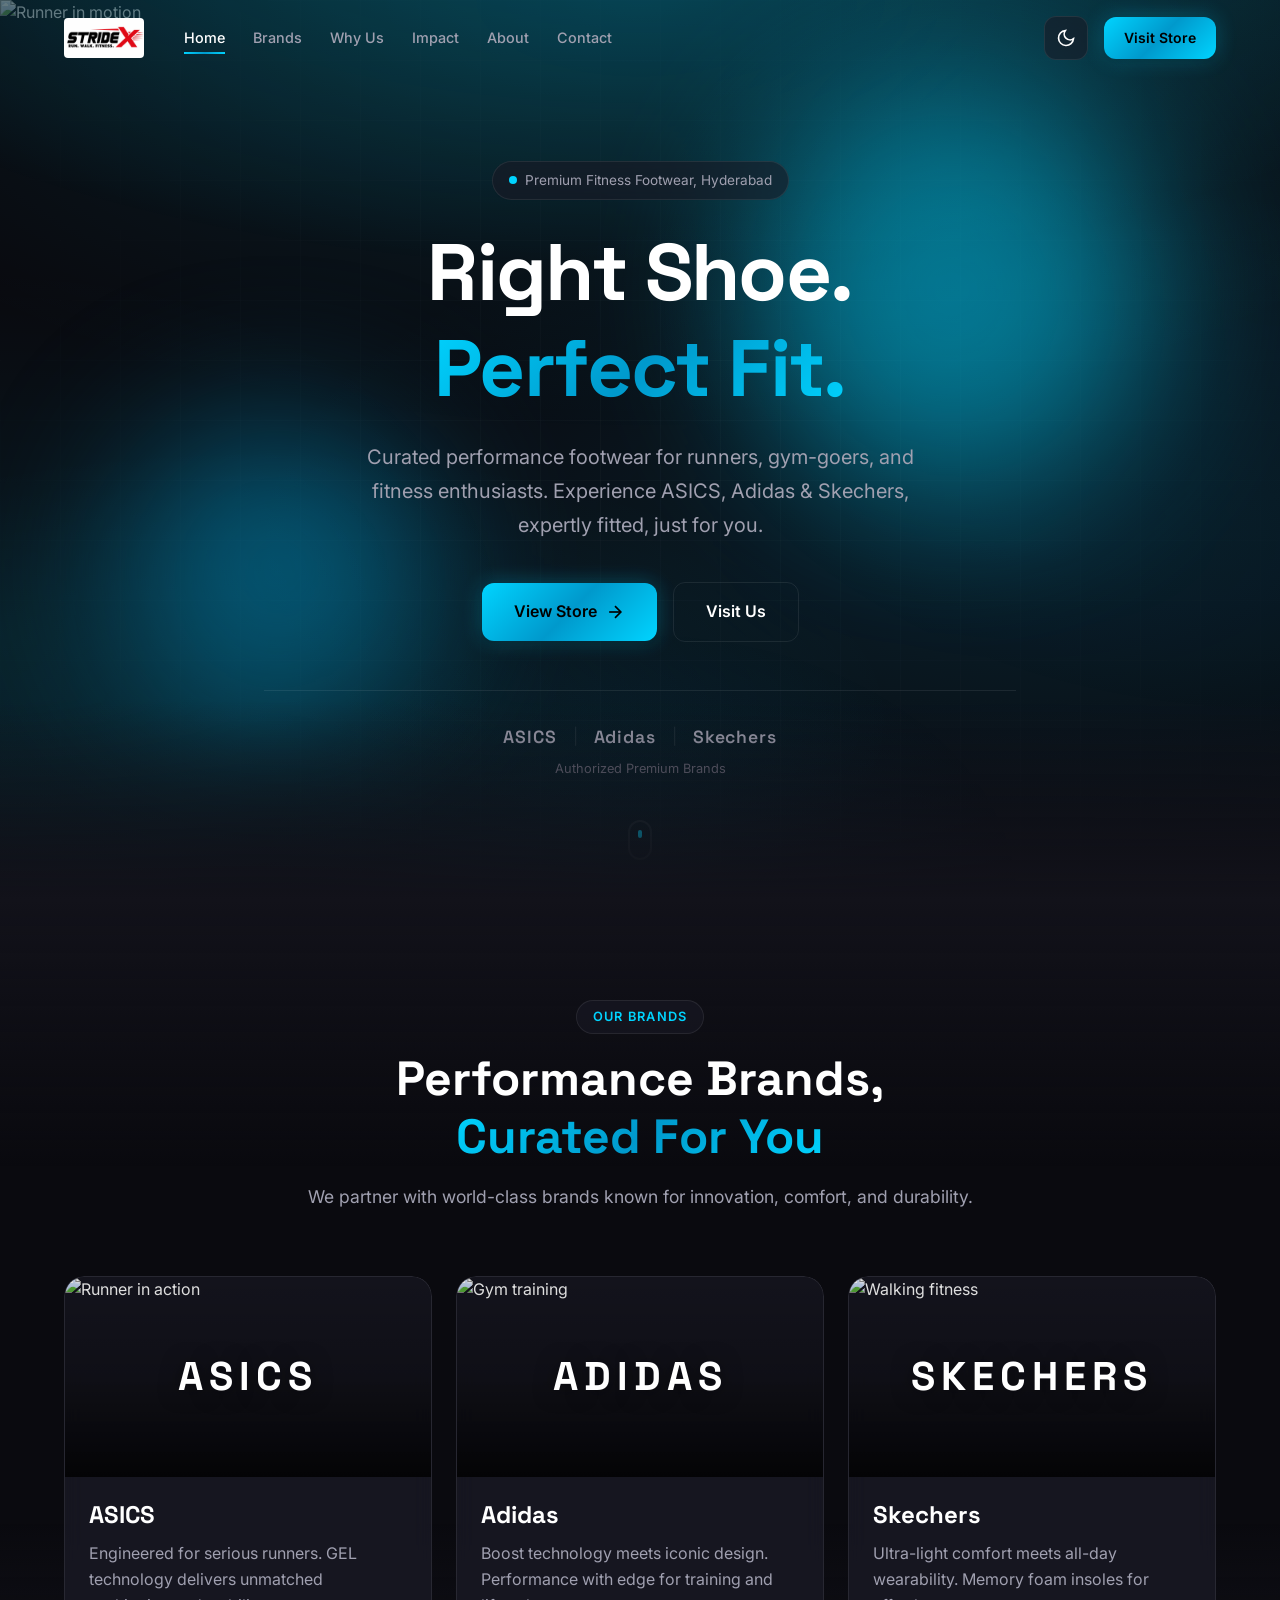
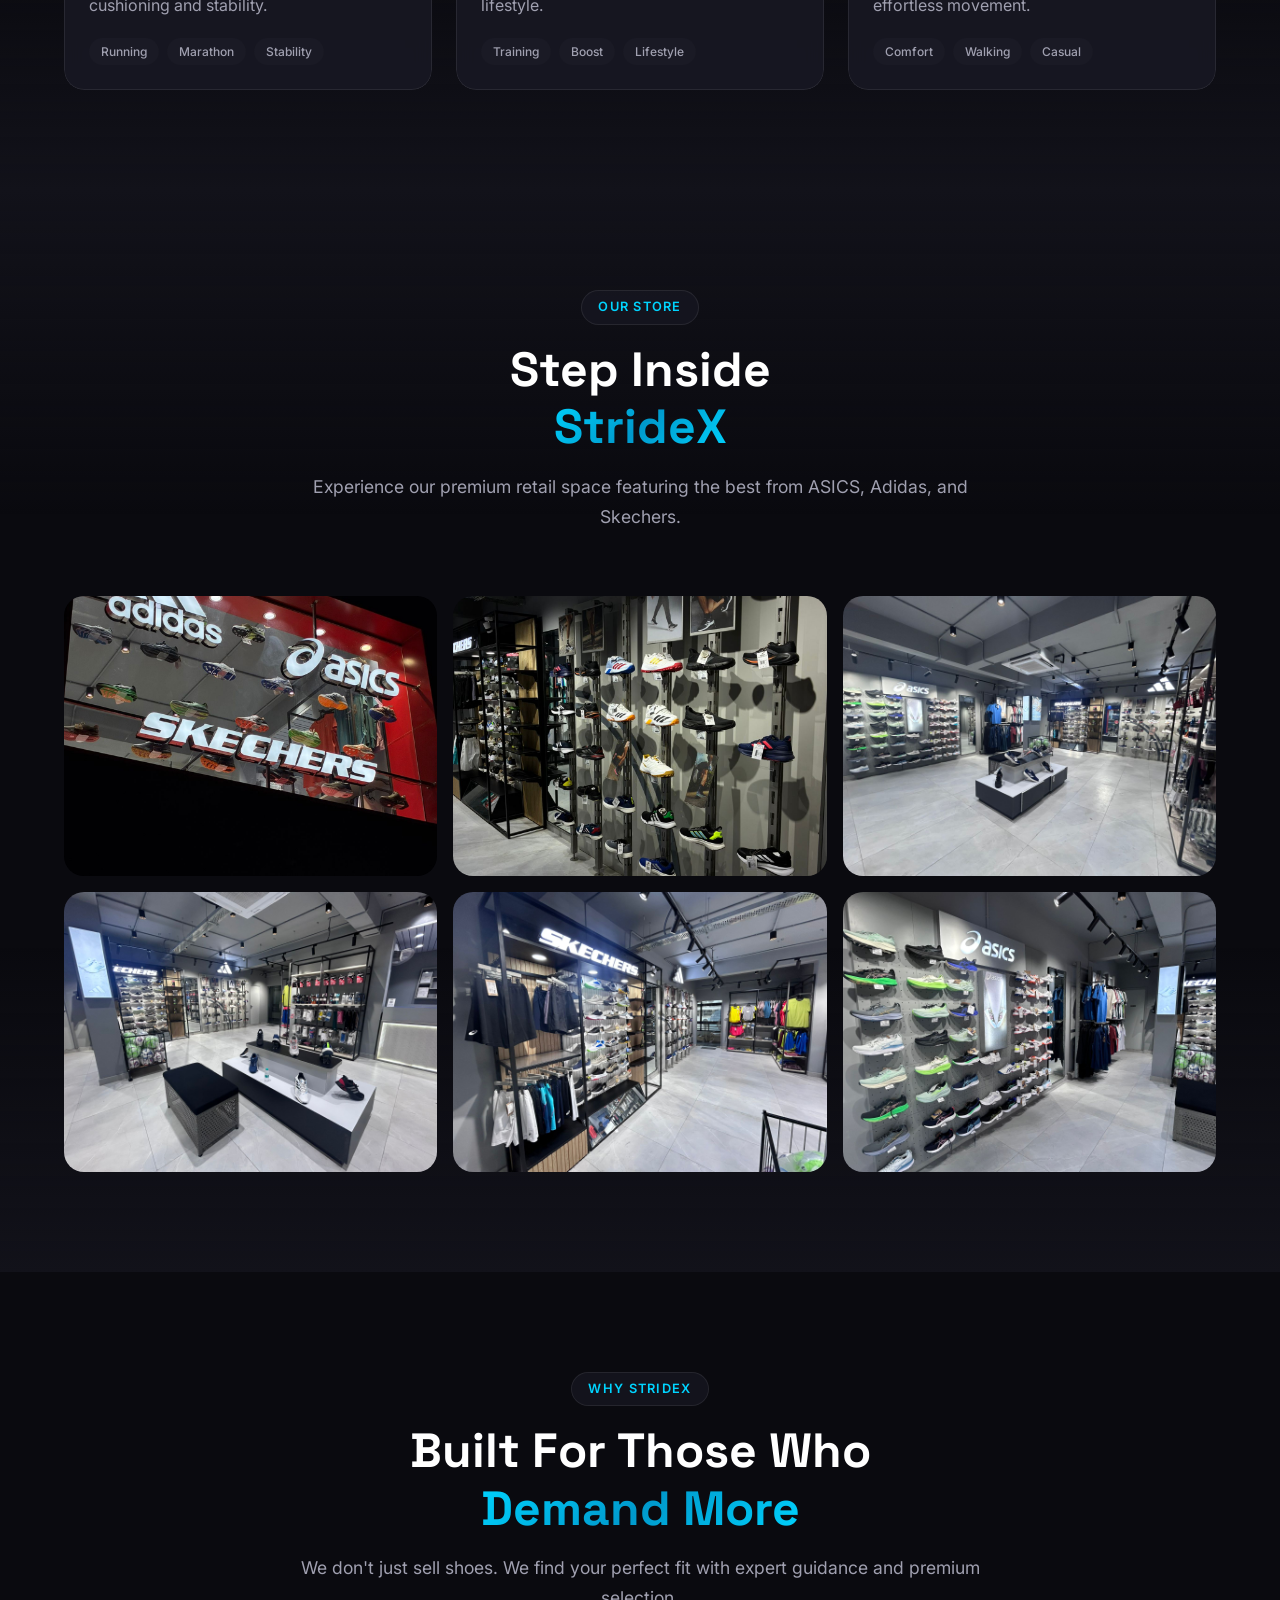
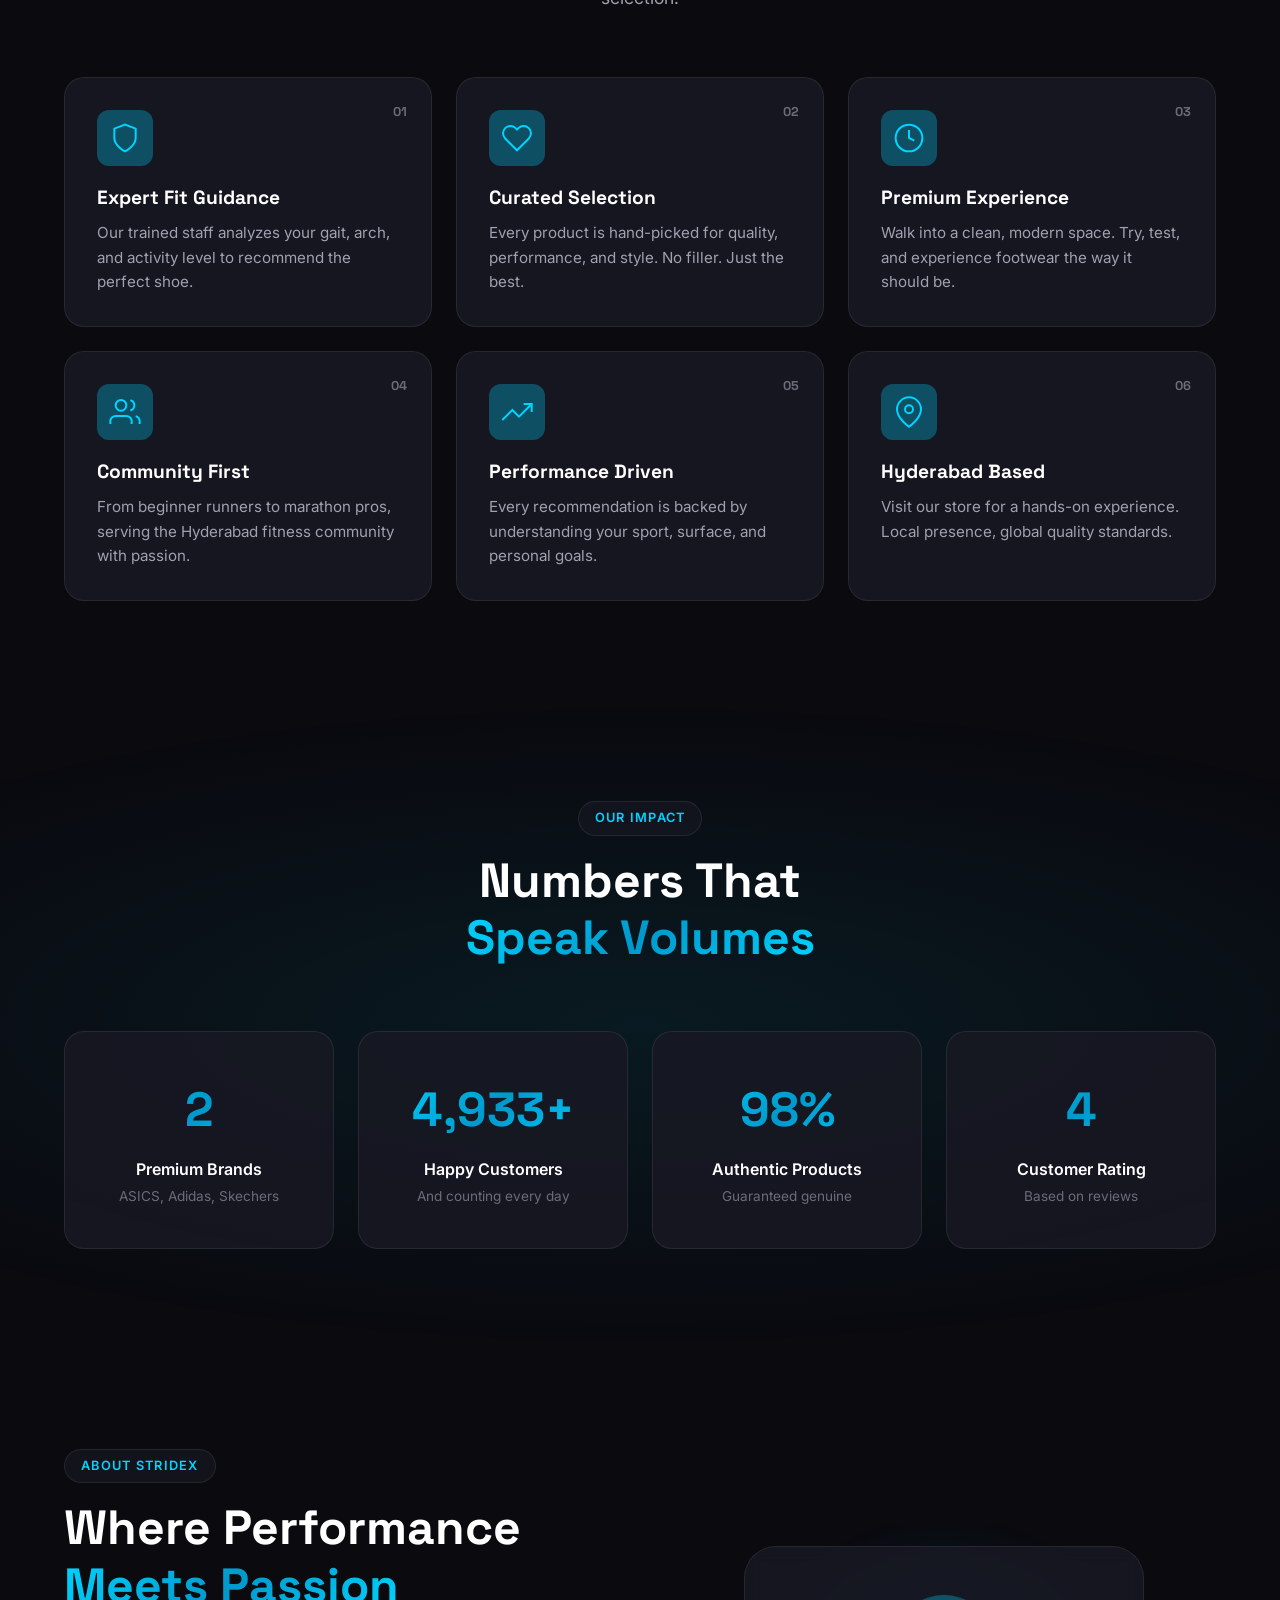
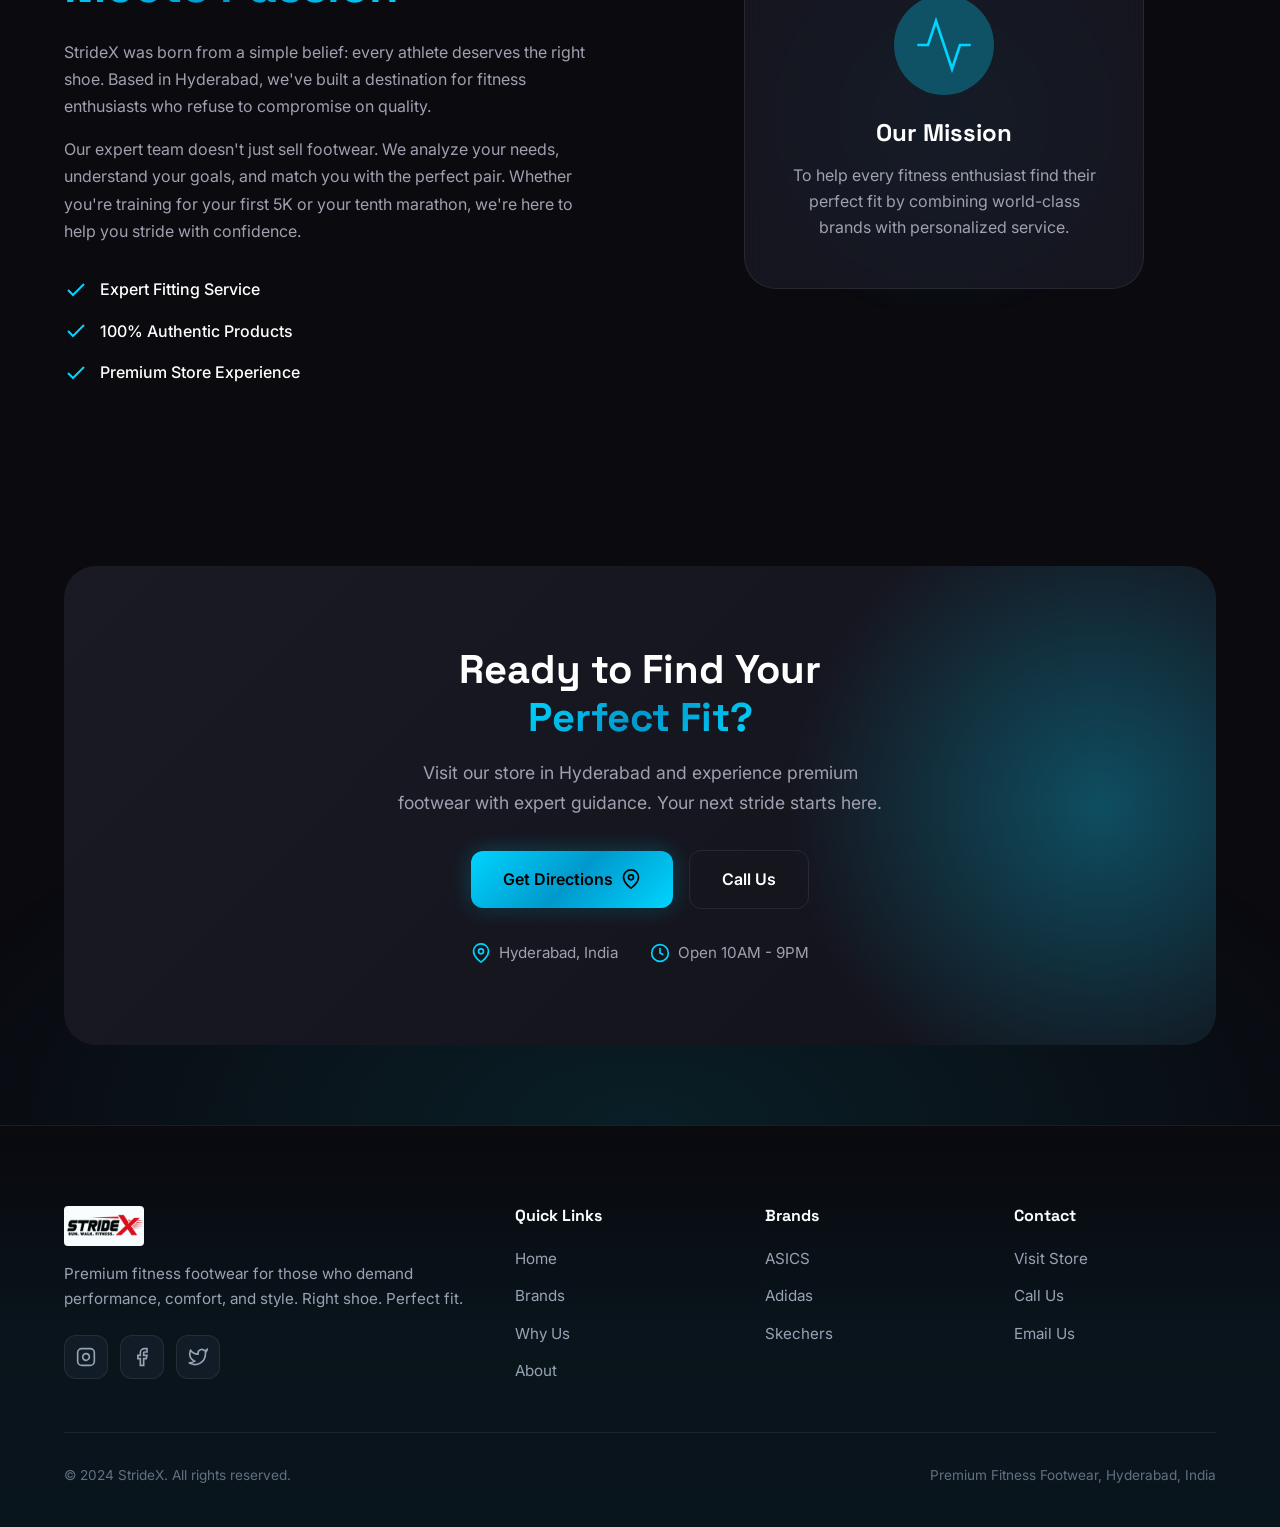
==== index.html @ c3d0150f "Initial commit: StrideX premium fitness footwear website Features: - Modern, responsive design with " ====
<!DOCTYPE html>
<html lang="en" data-theme="dark">
<head>
    <meta charset="UTF-8">
    <meta name="viewport" content="width=device-width, initial-scale=1.0">
    <title>StrideX - Right Shoe. Perfect Fit.</title>
    <meta name="description" content="StrideX - Premium fitness footwear in Hyderabad. ASICS, Adidas, Skechers.">
    <link rel="preconnect" href="https://fonts.googleapis.com">
    <link rel="preconnect" href="https://fonts.gstatic.com" crossorigin>
    <link href="https://fonts.googleapis.com/css2?family=Inter:wght@300;400;500;600;700;800;900&family=Space+Grotesk:wght@400;500;600;700&display=swap" rel="stylesheet">
    <link rel="stylesheet" href="styles.css">
</head>
<body>
    <nav class="navbar" id="navbar">
        <div class="container nav-container">
            <a href="#" class="logo"><img src="logo/WhatsApp Image 2026-04-22 at 6.42.34 PM.jpeg" alt="StrideX" class="logo-img"><span class="logo-text">StrideX</span></a>
            <ul class="nav-links" id="navLinks">
                <li><a href="#hero" class="nav-link active">Home</a></li>
                <li><a href="#brands" class="nav-link">Brands</a></li>
                <li><a href="#features" class="nav-link">Why Us</a></li>
                <li><a href="#stats" class="nav-link">Impact</a></li>
                <li><a href="#about" class="nav-link">About</a></li>
                <li><a href="#cta" class="nav-link">Contact</a></li>
            </ul>
            <div class="nav-actions">
                <button class="theme-toggle" id="themeToggle" aria-label="Toggle theme">
                    <svg class="icon-sun" width="20" height="20" viewBox="0 0 24 24" fill="none" stroke="currentColor" stroke-width="2"><circle cx="12" cy="12" r="5"></circle><line x1="12" y1="1" x2="12" y2="3"></line><line x1="12" y1="21" x2="12" y2="23"></line><line x1="4.22" y1="4.22" x2="5.64" y2="5.64"></line><line x1="18.36" y1="18.36" x2="19.78" y2="19.78"></line><line x1="1" y1="12" x2="3" y2="12"></line><line x1="21" y1="12" x2="23" y2="12"></line><line x1="4.22" y1="19.78" x2="5.64" y2="18.36"></line><line x1="18.36" y1="5.64" x2="19.78" y2="4.22"></line></svg>
                    <svg class="icon-moon" width="20" height="20" viewBox="0 0 24 24" fill="none" stroke="currentColor" stroke-width="2"><path d="M21 12.79A9 9 0 1 1 11.21 3 7 7 0 0 0 21 12.79z"></path></svg>
                </button>
                <a href="#cta" class="btn btn-primary btn-nav">Visit Store</a>
                <button class="hamburger" id="hamburger" aria-label="Toggle menu"><span></span><span></span><span></span></button>
            </div>
        </div>
    </nav>

    <section class="hero" id="hero">
        <div class="hero-bg">
            <div class="hero-image">
                <img src="https://images.unsplash.com/photo-1552674605-db6ffd4facb5?w=1920&h=1080&fit=crop&q=80" alt="Runner in motion">
            </div>
            <div class="hero-gradient"></div>
            <div class="hero-mesh"></div>
            <div class="hero-glow hero-glow-1"></div>
            <div class="hero-glow hero-glow-2"></div>
        </div>
        <div class="container hero-content">
            <div class="hero-badge reveal"><span class="badge-dot"></span><span>Premium Fitness Footwear, Hyderabad</span></div>
            <h1 class="hero-title reveal">Right Shoe.<br><span class="gradient-text">Perfect Fit.</span></h1>
            <p class="hero-subtitle reveal">Curated performance footwear for runners, gym-goers, and fitness enthusiasts. Experience ASICS, Adidas &amp; Skechers, expertly fitted, just for you.</p>
            <div class="hero-actions reveal">
                <a href="#gallery" class="btn btn-primary btn-lg">View Store <svg width="20" height="20" viewBox="0 0 24 24" fill="none" stroke="currentColor" stroke-width="2"><line x1="5" y1="12" x2="19" y2="12"></line><polyline points="12 5 19 12 12 19"></polyline></svg></a>
                <a href="#cta" class="btn btn-ghost btn-lg">Visit Us</a>
            </div>
            <div class="hero-trust reveal">
                <div class="trust-logos"><span class="trust-item">ASICS</span><span class="trust-divider">|</span><span class="trust-item">Adidas</span><span class="trust-divider">|</span><span class="trust-item">Skechers</span></div>
                <p class="trust-label">Authorized Premium Brands</p>
            </div>
        </div>
        <div class="hero-scroll"><div class="scroll-indicator"><div class="scroll-dot"></div></div></div>
    </section>

    <section class="section brands-section" id="brands">
        <div class="container">
            <div class="section-header reveal">
                <span class="section-tag">Our Brands</span>
                <h2 class="section-title">Performance Brands,<br><span class="gradient-text">Curated For You</span></h2>
                <p class="section-desc">We partner with world-class brands known for innovation, comfort, and durability.</p>
            </div>
            <div class="brands-grid">
                <div class="brand-card reveal" data-delay="0">
                    <div class="brand-card-inner">
                        <div class="brand-image">
                            <img src="https://images.unsplash.com/photo-1571008887538-b36bb32f4571?w=400&h=280&fit=crop&q=80" alt="Runner in action">
                            <div class="brand-image-overlay">
                                <span class="brand-logo-text">ASICS</span>
                            </div>
                        </div>
                        <h3 class="brand-name">ASICS</h3>
                        <p class="brand-desc">Engineered for serious runners. GEL technology delivers unmatched cushioning and stability.</p>
                        <div class="brand-tags"><span class="tag">Running</span><span class="tag">Marathon</span><span class="tag">Stability</span></div>
                    </div>
                    <div class="brand-card-glow"></div>
                </div>
                <div class="brand-card reveal" data-delay="100">
                    <div class="brand-card-inner">
                        <div class="brand-image">
                            <img src="https://images.unsplash.com/photo-1517836357463-d25dfeac3438?w=400&h=280&fit=crop&q=80" alt="Gym training">
                            <div class="brand-image-overlay">
                                <span class="brand-logo-text">adidas</span>
                            </div>
                        </div>
                        <h3 class="brand-name">Adidas</h3>
                        <p class="brand-desc">Boost technology meets iconic design. Performance with edge for training and lifestyle.</p>
                        <div class="brand-tags"><span class="tag">Training</span><span class="tag">Boost</span><span class="tag">Lifestyle</span></div>
                    </div>
                    <div class="brand-card-glow"></div>
                </div>
                <div class="brand-card reveal" data-delay="200">
                    <div class="brand-card-inner">
                        <div class="brand-image">
                            <img src="https://images.unsplash.com/photo-1476480862126-209bfaa8edc8?w=400&h=280&fit=crop&q=80" alt="Walking fitness">
                            <div class="brand-image-overlay">
                                <span class="brand-logo-text">SKECHERS</span>
                            </div>
                        </div>
                        <h3 class="brand-name">Skechers</h3>
                        <p class="brand-desc">Ultra-light comfort meets all-day wearability. Memory foam insoles for effortless movement.</p>
                        <div class="brand-tags"><span class="tag">Comfort</span><span class="tag">Walking</span><span class="tag">Casual</span></div>
                    </div>
                    <div class="brand-card-glow"></div>
                </div>
            </div>
        </div>
    </section>

    <section class="section gallery-section" id="gallery">
        <div class="container">
            <div class="section-header reveal">
                <span class="section-tag">Our Store</span>
                <h2 class="section-title">Step Inside<br><span class="gradient-text">StrideX</span></h2>
                <p class="section-desc">Experience our premium retail space featuring the best from ASICS, Adidas, and Skechers.</p>
            </div>
            <div class="gallery-grid">
                <div class="gallery-item reveal" data-delay="0">
                    <img src="WhatsApp Image 2026-04-19 at 10.14.26 AM (1).jpeg" alt="StrideX Store Front">
                </div>
                <div class="gallery-item reveal" data-delay="100">
                    <img src="WhatsApp Image 2026-04-19 at 10.14.26 AM.jpeg" alt="Store Interior">
                </div>
                <div class="gallery-item reveal" data-delay="200">
                    <img src="WhatsApp Image 2026-04-19 at 10.14.26 AM (2).jpeg" alt="Adidas Collection">
                </div>
                <div class="gallery-item reveal" data-delay="300">
                    <img src="WhatsApp Image 2026-04-19 at 10.14.27 AM.jpeg" alt="Skechers Collection">
                </div>
                <div class="gallery-item reveal" data-delay="400">
                    <img src="WhatsApp Image 2026-04-19 at 10.14.27 AM (1).jpeg" alt="ASICS Collection">
                </div>
                <div class="gallery-item reveal" data-delay="500">
                    <img src="WhatsApp Image 2026-04-19 at 10.14.27 AM (2).jpeg" alt="Store Seating Area">
                </div>
            </div>
        </div>
    </section>

    <section class="section features-section" id="features">
        <div class="container">
            <div class="section-header reveal">
                <span class="section-tag">Why StrideX</span>
                <h2 class="section-title">Built For Those Who<br><span class="gradient-text">Demand More</span></h2>
                <p class="section-desc">We don't just sell shoes. We find your perfect fit with expert guidance and premium selection.</p>
            </div>
            <div class="features-grid">
                <div class="feature-card reveal" data-delay="0">
                    <div class="feature-number">01</div>
                    <div class="feature-icon"><svg width="32" height="32" viewBox="0 0 24 24" fill="none" stroke="currentColor" stroke-width="1.5"><path d="M12 22s8-4 8-10V5l-8-3-8 3v7c0 6 8 10 8 10z"></path></svg></div>
                    <h3>Expert Fit Guidance</h3>
                    <p>Our trained staff analyzes your gait, arch, and activity level to recommend the perfect shoe.</p>
                </div>
                <div class="feature-card reveal" data-delay="100">
                    <div class="feature-number">02</div>
                    <div class="feature-icon"><svg width="32" height="32" viewBox="0 0 24 24" fill="none" stroke="currentColor" stroke-width="1.5"><path d="M20.84 4.61a5.5 5.5 0 0 0-7.78 0L12 5.67l-1.06-1.06a5.5 5.5 0 0 0-7.78 7.78l1.06 1.06L12 21.23l7.78-7.78 1.06-1.06a5.5 5.5 0 0 0 0-7.78z"></path></svg></div>
                    <h3>Curated Selection</h3>
                    <p>Every product is hand-picked for quality, performance, and style. No filler. Just the best.</p>
                </div>
                <div class="feature-card reveal" data-delay="200">
                    <div class="feature-number">03</div>
                    <div class="feature-icon"><svg width="32" height="32" viewBox="0 0 24 24" fill="none" stroke="currentColor" stroke-width="1.5"><circle cx="12" cy="12" r="10"></circle><polyline points="12 6 12 12 16 14"></polyline></svg></div>
                    <h3>Premium Experience</h3>
                    <p>Walk into a clean, modern space. Try, test, and experience footwear the way it should be.</p>
                </div>
                <div class="feature-card reveal" data-delay="300">
                    <div class="feature-number">04</div>
                    <div class="feature-icon"><svg width="32" height="32" viewBox="0 0 24 24" fill="none" stroke="currentColor" stroke-width="1.5"><path d="M17 21v-2a4 4 0 0 0-4-4H5a4 4 0 0 0-4 4v2"></path><circle cx="9" cy="7" r="4"></circle><path d="M23 21v-2a4 4 0 0 0-3-3.87"></path><path d="M16 3.13a4 4 0 0 1 0 7.75"></path></svg></div>
                    <h3>Community First</h3>
                    <p>From beginner runners to marathon pros, serving the Hyderabad fitness community with passion.</p>
                </div>
                <div class="feature-card reveal" data-delay="400">
                    <div class="feature-number">05</div>
                    <div class="feature-icon"><svg width="32" height="32" viewBox="0 0 24 24" fill="none" stroke="currentColor" stroke-width="1.5"><polyline points="23 6 13.5 15.5 8.5 10.5 1 18"></polyline><polyline points="17 6 23 6 23 12"></polyline></svg></div>
                    <h3>Performance Driven</h3>
                    <p>Every recommendation is backed by understanding your sport, surface, and personal goals.</p>
                </div>
                <div class="feature-card reveal" data-delay="500">
                    <div class="feature-number">06</div>
                    <div class="feature-icon"><svg width="32" height="32" viewBox="0 0 24 24" fill="none" stroke="currentColor" stroke-width="1.5"><path d="M21 10c0 7-9 13-9 13s-9-6-9-13a9 9 0 0 1 18 0z"></path><circle cx="12" cy="10" r="3"></circle></svg></div>
                    <h3>Hyderabad Based</h3>
                    <p>Visit our store for a hands-on experience. Local presence, global quality standards.</p>
                </div>
            </div>
        </div>
    </section>

    <section class="section stats-section" id="stats">
        <div class="container">
            <div class="section-header reveal">
                <span class="section-tag">Our Impact</span>
                <h2 class="section-title">Numbers That<br><span class="gradient-text">Speak Volumes</span></h2>
            </div>
            <div class="stats-grid">
                <div class="stat-card reveal" data-delay="0">
                    <div class="stat-value" data-target="3">0</div>
                    <div class="stat-label">Premium Brands</div>
                    <div class="stat-sub">ASICS, Adidas, Skechers</div>
                </div>
                <div class="stat-card reveal" data-delay="100">
                    <div class="stat-value" data-target="5000" data-suffix="+">0</div>
                    <div class="stat-label">Happy Customers</div>
                    <div class="stat-sub">And counting every day</div>
                </div>
                <div class="stat-card reveal" data-delay="200">
                    <div class="stat-value" data-target="100" data-suffix="%">0</div>
                    <div class="stat-label">Authentic Products</div>
                    <div class="stat-sub">Guaranteed genuine</div>
                </div>
                <div class="stat-card reveal" data-delay="300">
                    <div class="stat-value" data-target="5">0</div>
                    <div class="stat-label">Customer Rating</div>
                    <div class="stat-sub">Based on reviews</div>
                </div>
            </div>
        </div>
    </section>

    <section class="section about-section" id="about">
        <div class="container">
            <div class="about-grid">
                <div class="about-content reveal">
                    <span class="section-tag">About StrideX</span>
                    <h2 class="section-title">Where Performance<br><span class="gradient-text">Meets Passion</span></h2>
                    <p>StrideX was born from a simple belief: every athlete deserves the right shoe. Based in Hyderabad, we've built a destination for fitness enthusiasts who refuse to compromise on quality.</p>
                    <p>Our expert team doesn't just sell footwear. We analyze your needs, understand your goals, and match you with the perfect pair. Whether you're training for your first 5K or your tenth marathon, we're here to help you stride with confidence.</p>
                    <div class="about-features">
                        <div class="about-feature"><svg width="24" height="24" viewBox="0 0 24 24" fill="none" stroke="currentColor" stroke-width="2"><polyline points="20 6 9 17 4 12"></polyline></svg><span>Expert Fitting Service</span></div>
                        <div class="about-feature"><svg width="24" height="24" viewBox="0 0 24 24" fill="none" stroke="currentColor" stroke-width="2"><polyline points="20 6 9 17 4 12"></polyline></svg><span>100% Authentic Products</span></div>
                        <div class="about-feature"><svg width="24" height="24" viewBox="0 0 24 24" fill="none" stroke="currentColor" stroke-width="2"><polyline points="20 6 9 17 4 12"></polyline></svg><span>Premium Store Experience</span></div>
                    </div>
                </div>
                <div class="about-visual reveal" data-delay="200">
                    <div class="about-card">
                        <div class="about-card-content">
                            <div class="about-icon"><svg width="64" height="64" viewBox="0 0 24 24" fill="none" stroke="currentColor" stroke-width="1"><path d="M22 12h-4l-3 9L9 3l-3 9H2"></path></svg></div>
                            <h3>Our Mission</h3>
                            <p>To help every fitness enthusiast find their perfect fit by combining world-class brands with personalized service.</p>
                        </div>
                        <div class="about-card-glow"></div>
                    </div>
                </div>
            </div>
        </div>
    </section>

    <section class="section cta-section" id="cta">
        <div class="container">
            <div class="cta-card reveal">
                <div class="cta-bg">
                    <div class="cta-gradient"></div>
                    <div class="cta-glow"></div>
                </div>
                <div class="cta-content">
                    <h2 class="cta-title">Ready to Find Your<br><span class="gradient-text">Perfect Fit?</span></h2>
                    <p class="cta-desc">Visit our store in Hyderabad and experience premium footwear with expert guidance. Your next stride starts here.</p>
                    <div class="cta-actions">
                        <a href="https://share.google/QA9US7HMHvag2eF6s" target="_blank" class="btn btn-primary btn-lg">Get Directions <svg width="20" height="20" viewBox="0 0 24 24" fill="none" stroke="currentColor" stroke-width="2"><path d="M21 10c0 7-9 13-9 13s-9-6-9-13a9 9 0 0 1 18 0z"></path><circle cx="12" cy="10" r="3"></circle></svg></a>
                        <a href="tel:+919876543210" class="btn btn-ghost btn-lg">Call Us</a>
                    </div>
                    <div class="cta-info">
                        <div class="cta-info-item"><svg width="20" height="20" viewBox="0 0 24 24" fill="none" stroke="currentColor" stroke-width="2"><path d="M21 10c0 7-9 13-9 13s-9-6-9-13a9 9 0 0 1 18 0z"></path><circle cx="12" cy="10" r="3"></circle></svg><span>Hyderabad, India</span></div>
                        <div class="cta-info-item"><svg width="20" height="20" viewBox="0 0 24 24" fill="none" stroke="currentColor" stroke-width="2"><circle cx="12" cy="12" r="10"></circle><polyline points="12 6 12 12 16 14"></polyline></svg><span>Open 10AM - 9PM</span></div>
                    </div>
                </div>
            </div>
        </div>
    </section>

    <footer class="footer">
        <div class="container">
            <div class="footer-grid">
                <div class="footer-brand">
                    <a href="#" class="logo"><img src="logo/WhatsApp Image 2026-04-22 at 6.42.34 PM.jpeg" alt="StrideX" class="logo-img"><span class="logo-text">StrideX</span></a>
                    <p>Premium fitness footwear for those who demand performance, comfort, and style. Right shoe. Perfect fit.</p>
                    <div class="footer-social">
                        <a href="#" class="social-link" aria-label="Instagram"><svg width="20" height="20" viewBox="0 0 24 24" fill="none" stroke="currentColor" stroke-width="2"><rect x="2" y="2" width="20" height="20" rx="5" ry="5"></rect><path d="M16 11.37A4 4 0 1 1 12.63 8 4 4 0 0 1 16 11.37z"></path><line x1="17.5" y1="6.5" x2="17.51" y2="6.5"></line></svg></a>
                        <a href="#" class="social-link" aria-label="Facebook"><svg width="20" height="20" viewBox="0 0 24 24" fill="none" stroke="currentColor" stroke-width="2"><path d="M18 2h-3a5 5 0 0 0-5 5v3H7v4h3v8h4v-8h3l1-4h-4V7a1 1 0 0 1 1-1h3z"></path></svg></a>
                        <a href="#" class="social-link" aria-label="Twitter"><svg width="20" height="20" viewBox="0 0 24 24" fill="none" stroke="currentColor" stroke-width="2"><path d="M23 3a10.9 10.9 0 0 1-3.14 1.53 4.48 4.48 0 0 0-7.86 3v1A10.66 10.66 0 0 1 3 4s-4 9 5 13a11.64 11.64 0 0 1-7 2c9 5 20 0 20-11.5a4.5 4.5 0 0 0-.08-.83A7.72 7.72 0 0 0 23 3z"></path></svg></a>
                    </div>
                </div>
                <div class="footer-links">
                    <h4>Quick Links</h4>
                    <ul>
                        <li><a href="#hero">Home</a></li>
                        <li><a href="#brands">Brands</a></li>
                        <li><a href="#features">Why Us</a></li>
                        <li><a href="#about">About</a></li>
                    </ul>
                </div>
                <div class="footer-links">
                    <h4>Brands</h4>
                    <ul>
                        <li><a href="#brands">ASICS</a></li>
                        <li><a href="#brands">Adidas</a></li>
                        <li><a href="#brands">Skechers</a></li>
                    </ul>
                </div>
                <div class="footer-links">
                    <h4>Contact</h4>
                    <ul>
                        <li><a href="#cta">Visit Store</a></li>
                        <li><a href="tel:+919876543210">Call Us</a></li>
                        <li><a href="mailto:hello@stridex.in">Email Us</a></li>
                    </ul>
                </div>
            </div>
            <div class="footer-bottom">
                <p>&copy; 2024 StrideX. All rights reserved.</p>
                <p>Premium Fitness Footwear, Hyderabad, India</p>
            </div>
        </div>
    </footer>

    <script src="script.js"></script>
</body>
</html>
---- styles.css ----
/* ===== CSS Variables & Theme ===== */
:root {
    /* Dark Theme (Default) */
    --bg-primary: #0a0a0f;
    --bg-secondary: #12121a;
    --bg-tertiary: #1a1a25;
    --bg-card: rgba(26, 26, 37, 0.8);
    --bg-glass: rgba(26, 26, 37, 0.6);
    
    --text-primary: #ffffff;
    --text-secondary: #a0a0b0;
    --text-tertiary: #6b6b7b;
    
    --accent-primary: #00d4ff;
    --accent-secondary: #0099cc;
    --accent-glow: rgba(0, 212, 255, 0.3);
    --accent-gradient: linear-gradient(135deg, #00d4ff 0%, #0099cc 50%, #00d4ff 100%);
    
    --border-color: rgba(255, 255, 255, 0.08);
    --border-hover: rgba(255, 255, 255, 0.15);
    
    --shadow-sm: 0 2px 8px rgba(0, 0, 0, 0.3);
    --shadow-md: 0 8px 32px rgba(0, 0, 0, 0.4);
    --shadow-lg: 0 16px 64px rgba(0, 0, 0, 0.5);
    --shadow-glow: 0 0 40px var(--accent-glow);
    
    --font-primary: 'Inter', -apple-system, BlinkMacSystemFont, sans-serif;
    --font-display: 'Space Grotesk', sans-serif;
    
    --transition-fast: 0.15s ease;
    --transition-base: 0.3s ease;
    --transition-slow: 0.5s ease;
    
    --radius-sm: 8px;
    --radius-md: 12px;
    --radius-lg: 20px;
    --radius-xl: 32px;
}

[data-theme="light"] {
    --bg-primary: #f8f9fc;
    --bg-secondary: #ffffff;
    --bg-tertiary: #f0f2f5;
    --bg-card: rgba(255, 255, 255, 0.9);
    --bg-glass: rgba(255, 255, 255, 0.7);
    
    --text-primary: #0a0a0f;
    --text-secondary: #4a4a5a;
    --text-tertiary: #8a8a9a;
    
    --accent-primary: #0088cc;
    --accent-secondary: #006699;
    --accent-glow: rgba(0, 136, 204, 0.2);
    
    --border-color: rgba(0, 0, 0, 0.08);
    --border-hover: rgba(0, 0, 0, 0.15);
    
    --shadow-sm: 0 2px 8px rgba(0, 0, 0, 0.08);
    --shadow-md: 0 8px 32px rgba(0, 0, 0, 0.1);
    --shadow-lg: 0 16px 64px rgba(0, 0, 0, 0.15);
}

/* ===== Reset & Base ===== */
*, *::before, *::after {
    margin: 0;
    padding: 0;
    box-sizing: border-box;
}

html {
    scroll-behavior: smooth;
    font-size: 16px;
}

body {
    font-family: var(--font-primary);
    background: var(--bg-primary);
    color: var(--text-primary);
    line-height: 1.6;
    overflow-x: hidden;
    transition: background var(--transition-base), color var(--transition-base);
}

/* Global background pattern */
body::before {
    content: '';
    position: fixed;
    inset: 0;
    background: 
        radial-gradient(ellipse 120% 80% at 50% 0%, rgba(0, 212, 255, 0.12), transparent 60%),
        radial-gradient(ellipse 100% 100% at 100% 30%, rgba(0, 153, 204, 0.08), transparent 50%),
        radial-gradient(ellipse 80% 80% at 0% 70%, rgba(0, 212, 255, 0.08), transparent 50%),
        radial-gradient(ellipse 60% 60% at 50% 100%, rgba(0, 153, 204, 0.1), transparent 50%);
    pointer-events: none;
    z-index: -1;
}

[data-theme="light"] body::before {
    background: 
        radial-gradient(ellipse 100% 100% at 50% 0%, rgba(0, 136, 204, 0.08), transparent 50%),
        radial-gradient(ellipse 80% 80% at 80% 50%, rgba(0, 102, 153, 0.05), transparent 50%),
        radial-gradient(ellipse 60% 60% at 20% 80%, rgba(0, 136, 204, 0.05), transparent 50%);
}

a {
    text-decoration: none;
    color: inherit;
    transition: color var(--transition-fast);
}

ul {
    list-style: none;
}

img {
    max-width: 100%;
    height: auto;
}

/* ===== Container ===== */
.container {
    width: 100%;
    max-width: 1200px;
    margin: 0 auto;
    padding: 0 24px;
}

/* ===== Typography ===== */
h1, h2, h3, h4, h5, h6 {
    font-family: var(--font-display);
    font-weight: 700;
    line-height: 1.2;
}

.gradient-text {
    background: var(--accent-gradient);
    -webkit-background-clip: text;
    -webkit-text-fill-color: transparent;
    background-clip: text;
}

/* ===== Buttons ===== */
.btn {
    display: inline-flex;
    align-items: center;
    justify-content: center;
    gap: 8px;
    padding: 12px 24px;
    font-family: var(--font-primary);
    font-size: 0.95rem;
    font-weight: 600;
    border-radius: var(--radius-md);
    border: none;
    cursor: pointer;
    transition: all var(--transition-base);
    white-space: nowrap;
}

.btn-primary {
    background: var(--accent-gradient);
    color: #000;
    box-shadow: var(--shadow-sm), 0 0 20px var(--accent-glow);
}

.btn-primary:hover {
    transform: translateY(-2px);
    box-shadow: var(--shadow-md), 0 0 30px var(--accent-glow);
}

.btn-ghost {
    background: transparent;
    color: var(--text-primary);
    border: 1px solid var(--border-color);
}

.btn-ghost:hover {
    background: var(--bg-glass);
    border-color: var(--border-hover);
    transform: translateY(-2px);
}

.btn-lg {
    padding: 16px 32px;
    font-size: 1rem;
}

.btn svg {
    transition: transform var(--transition-fast);
}

.btn:hover svg {
    transform: translateX(4px);
}

/* ===== Navigation ===== */
.navbar {
    position: fixed;
    top: 0;
    left: 0;
    right: 0;
    z-index: 1000;
    padding: 16px 0;
    background: transparent;
    transition: all var(--transition-base);
}

.navbar.scrolled {
    background: var(--bg-glass);
    backdrop-filter: blur(20px);
    -webkit-backdrop-filter: blur(20px);
    border-bottom: 1px solid var(--border-color);
    padding: 12px 0;
}

.nav-container {
    display: flex;
    align-items: center;
    justify-content: flex-start;
    gap: 40px;
}

.nav-links {
    flex: 1;
}

.logo {
    display: flex;
    align-items: center;
    gap: 8px;
    font-family: var(--font-display);
    font-size: 1.5rem;
    font-weight: 700;
}

.logo-img {
    height: 40px;
    width: auto;
    object-fit: contain;
    border-radius: 4px;
}

.logo-text {
    display: none;
}

.nav-links {
    display: flex;
    align-items: center;
    gap: 28px;
}

.nav-link {
    font-size: 0.9rem;
    font-weight: 500;
    color: var(--text-secondary);
    position: relative;
    padding: 8px 0;
}

.nav-link::after {
    content: '';
    position: absolute;
    bottom: 0;
    left: 0;
    width: 0;
    height: 2px;
    background: var(--accent-gradient);
    transition: width var(--transition-base);
}

.nav-link:hover,
.nav-link.active {
    color: var(--text-primary);
}

.nav-link:hover::after,
.nav-link.active::after {
    width: 100%;
}

.nav-actions {
    display: flex;
    align-items: center;
    gap: 16px;
}

.theme-toggle {
    display: flex;
    align-items: center;
    justify-content: center;
    width: 44px;
    height: 44px;
    background: var(--bg-glass);
    border: 1px solid var(--border-color);
    border-radius: var(--radius-md);
    cursor: pointer;
    color: var(--text-primary);
    transition: all var(--transition-base);
}

.theme-toggle:hover {
    background: var(--bg-tertiary);
    border-color: var(--border-hover);
    transform: scale(1.05);
}

.icon-sun,
.icon-moon {
    transition: opacity var(--transition-base), transform var(--transition-base);
}

[data-theme="dark"] .icon-sun {
    display: none;
}

[data-theme="light"] .icon-moon {
    display: none;
}

.btn-nav {
    padding: 10px 20px;
    font-size: 0.875rem;
}

.hamburger {
    display: none;
    flex-direction: column;
    justify-content: center;
    gap: 5px;
    width: 44px;
    height: 44px;
    background: transparent;
    border: none;
    cursor: pointer;
    padding: 10px;
}

.hamburger span {
    display: block;
    width: 24px;
    height: 2px;
    background: var(--text-primary);
    transition: all var(--transition-base);
}

.hamburger.active span:nth-child(1) {
    transform: rotate(45deg) translate(5px, 5px);
}

.hamburger.active span:nth-child(2) {
    opacity: 0;
}

.hamburger.active span:nth-child(3) {
    transform: rotate(-45deg) translate(5px, -5px);
}

/* ===== Hero Section ===== */
.hero {
    position: relative;
    min-height: 100vh;
    display: flex;
    align-items: center;
    justify-content: center;
    padding: 120px 0 80px;
    overflow: hidden;
}

/* Hero Background */
.hero-bg {
    position: absolute;
    inset: 0;
    z-index: 0;
}

.hero-image {
    position: absolute;
    inset: 0;
    z-index: 0;
}

.hero-image img {
    width: 100%;
    height: 100%;
    object-fit: cover;
    opacity: 0.4;
    filter: grayscale(30%);
}

.hero-gradient {
    position: absolute;
    inset: 0;
    background: 
        radial-gradient(ellipse 80% 50% at 50% -20%, var(--accent-glow), transparent),
        radial-gradient(ellipse 60% 40% at 80% 60%, rgba(0, 153, 204, 0.15), transparent),
        radial-gradient(ellipse 50% 30% at 20% 80%, rgba(0, 212, 255, 0.1), transparent);
}

.hero-mesh {
    position: absolute;
    inset: 0;
    background-image: 
        linear-gradient(var(--border-color) 1px, transparent 1px),
        linear-gradient(90deg, var(--border-color) 1px, transparent 1px);
    background-size: 60px 60px;
    opacity: 0.3;
    mask-image: radial-gradient(ellipse 70% 70% at 50% 50%, black, transparent);
}

.hero-glow {
    position: absolute;
    border-radius: 50%;
    filter: blur(80px);
    opacity: 0.5;
    animation: float 8s ease-in-out infinite;
}

.hero-glow-1 {
    width: 400px;
    height: 400px;
    background: var(--accent-primary);
    top: 10%;
    right: 10%;
    animation-delay: 0s;
}

.hero-glow-2 {
    width: 300px;
    height: 300px;
    background: var(--accent-secondary);
    bottom: 20%;
    left: 10%;
    animation-delay: -4s;
}

#heroCanvas {
    position: absolute;
    inset: 0;
    width: 100%;
    height: 100%;
    opacity: 0.4;
}

@keyframes float {
    0%, 100% { transform: translate(0, 0) scale(1); }
    33% { transform: translate(30px, -30px) scale(1.05); }
    66% { transform: translate(-20px, 20px) scale(0.95); }
}

.hero-content {
    position: relative;
    z-index: 1;
    text-align: center;
    max-width: 800px;
}

.hero-badge {
    display: inline-flex;
    align-items: center;
    gap: 8px;
    padding: 8px 16px;
    background: var(--bg-glass);
    border: 1px solid var(--border-color);
    border-radius: 100px;
    font-size: 0.85rem;
    color: var(--text-secondary);
    margin-bottom: 24px;
    backdrop-filter: blur(10px);
}

.badge-dot {
    width: 8px;
    height: 8px;
    background: var(--accent-primary);
    border-radius: 50%;
    animation: pulse 2s ease-in-out infinite;
}

@keyframes pulse {
    0%, 100% { opacity: 1; transform: scale(1); }
    50% { opacity: 0.5; transform: scale(1.2); }
}

.hero-title {
    font-size: clamp(2.5rem, 8vw, 5rem);
    font-weight: 800;
    margin-bottom: 24px;
    letter-spacing: -0.02em;
}

.hero-subtitle {
    font-size: clamp(1rem, 2vw, 1.25rem);
    color: var(--text-secondary);
    max-width: 600px;
    margin: 0 auto 40px;
    line-height: 1.7;
}

.hero-actions {
    display: flex;
    align-items: center;
    justify-content: center;
    gap: 16px;
    flex-wrap: wrap;
    margin-bottom: 48px;
}

.hero-trust {
    padding-top: 32px;
    border-top: 1px solid var(--border-color);
}

.trust-logos {
    display: flex;
    align-items: center;
    justify-content: center;
    gap: 16px;
    margin-bottom: 8px;
}

.trust-item {
    font-family: var(--font-display);
    font-size: 1.1rem;
    font-weight: 600;
    color: var(--text-secondary);
    letter-spacing: 0.05em;
}

.trust-divider {
    color: var(--border-color);
}

.trust-label {
    font-size: 0.8rem;
    color: var(--text-tertiary);
}

.hero-scroll {
    position: absolute;
    bottom: 40px;
    left: 50%;
    transform: translateX(-50%);
}

.scroll-indicator {
    width: 24px;
    height: 40px;
    border: 2px solid var(--border-color);
    border-radius: 12px;
    display: flex;
    justify-content: center;
    padding-top: 8px;
}

.scroll-dot {
    width: 4px;
    height: 8px;
    background: var(--accent-primary);
    border-radius: 2px;
    animation: scrollBounce 2s ease-in-out infinite;
}

@keyframes scrollBounce {
    0%, 100% { transform: translateY(0); opacity: 1; }
    50% { transform: translateY(12px); opacity: 0.3; }
}

/* ===== Sections ===== */
.section {
    padding: 100px 0;
    position: relative;
}

/* Section transition gradients */
.hero::after {
    content: '';
    position: absolute;
    bottom: 0;
    left: 0;
    right: 0;
    height: 200px;
    background: linear-gradient(to bottom, transparent, var(--bg-secondary));
    pointer-events: none;
    z-index: 1;
}

.section-header {
    text-align: center;
    max-width: 700px;
    margin: 0 auto 64px;
}

.section-tag {
    display: inline-block;
    padding: 6px 16px;
    background: var(--bg-glass);
    border: 1px solid var(--border-color);
    border-radius: 100px;
    font-size: 0.8rem;
    font-weight: 600;
    color: var(--accent-primary);
    text-transform: uppercase;
    letter-spacing: 0.1em;
    margin-bottom: 16px;
}

.section-title {
    font-size: clamp(2rem, 5vw, 3rem);
    margin-bottom: 16px;
}

.section-desc {
    font-size: 1.1rem;
    color: var(--text-secondary);
    line-height: 1.7;
}

/* ===== Brands Section ===== */
.brands-section {
    background: transparent;
    position: relative;
}

.brands-section::before {
    content: '';
    position: absolute;
    inset: 0;
    background: linear-gradient(180deg, var(--bg-secondary) 0%, transparent 30%, transparent 70%, var(--bg-secondary) 100%);
    pointer-events: none;
}

.brands-grid {
    display: grid;
    grid-template-columns: repeat(3, 1fr);
    gap: 24px;
}

.brand-card {
    position: relative;
    border-radius: var(--radius-lg);
    overflow: hidden;
}

.brand-card-inner {
    position: relative;
    z-index: 1;
    padding: 0;
    background: var(--bg-card);
    border: 1px solid var(--border-color);
    border-radius: var(--radius-lg);
    backdrop-filter: blur(10px);
    transition: all var(--transition-base);
    height: 100%;
    overflow: hidden;
}

.brand-card:hover .brand-card-inner {
    transform: translateY(-8px);
    border-color: var(--accent-primary);
    box-shadow: var(--shadow-lg);
}

.brand-card-glow {
    position: absolute;
    inset: 0;
    background: radial-gradient(circle at 50% 100%, var(--accent-glow), transparent 70%);
    opacity: 0;
    transition: opacity var(--transition-base);
}

.brand-card:hover .brand-card-glow {
    opacity: 1;
}

.brand-image {
    width: 100%;
    height: 200px;
    position: relative;
    overflow: hidden;
}

.brand-image img {
    width: 100%;
    height: 100%;
    object-fit: cover;
    transition: transform var(--transition-slow), filter var(--transition-base);
}

.brand-card:hover .brand-image img {
    transform: scale(1.1);
}

.brand-image-overlay {
    position: absolute;
    inset: 0;
    background: linear-gradient(to top, rgba(0, 0, 0, 0.8) 0%, rgba(0, 0, 0, 0.3) 50%, rgba(0, 0, 0, 0.1) 100%);
    display: flex;
    align-items: center;
    justify-content: center;
    transition: background var(--transition-base);
}

.brand-card:hover .brand-image-overlay {
    background: linear-gradient(to top, rgba(0, 0, 0, 0.9) 0%, rgba(0, 0, 0, 0.4) 50%, rgba(0, 0, 0, 0.2) 100%);
}

.brand-logo-text {
    font-family: var(--font-display);
    font-size: 2.5rem;
    font-weight: 700;
    letter-spacing: 0.15em;
    color: #ffffff;
    text-transform: uppercase;
    text-shadow: 0 2px 20px rgba(0, 0, 0, 0.5);
    transition: transform var(--transition-base), color var(--transition-base);
}

.brand-card:hover .brand-logo-text {
    transform: scale(1.1);
    color: var(--accent-primary);
    text-shadow: 0 0 30px var(--accent-glow);
}

.brand-name {
    font-size: 1.5rem;
    margin-bottom: 12px;
    padding: 24px 24px 0;
}

.brand-desc {
    color: var(--text-secondary);
    margin-bottom: 20px;
    line-height: 1.6;
    padding: 0 24px;
}

.brand-tags {
    display: flex;
    flex-wrap: wrap;
    gap: 8px;
    padding: 0 24px 24px;
}

.tag {
    padding: 4px 12px;
    background: var(--bg-tertiary);
    border-radius: 100px;
    font-size: 0.75rem;
    font-weight: 500;
    color: var(--text-secondary);
}

/* ===== Gallery Section ===== */
.gallery-section {
    background: transparent;
    position: relative;
}

.gallery-section::before {
    content: '';
    position: absolute;
    inset: 0;
    background: linear-gradient(180deg, var(--bg-secondary) 0%, transparent 30%, transparent 70%, var(--bg-secondary) 100%);
    pointer-events: none;
}

.gallery-grid {
    display: grid;
    grid-template-columns: repeat(3, 1fr);
    gap: 16px;
}

.gallery-item {
    position: relative;
    border-radius: var(--radius-lg);
    overflow: hidden;
    cursor: pointer;
    height: 280px;
}

.gallery-item-large {
    grid-column: span 2;
    height: 280px;
}

.gallery-item img {
    width: 100%;
    height: 100%;
    object-fit: cover;
    transition: transform var(--transition-slow);
}

.gallery-item:hover img {
    transform: scale(1.05);
}

/* ===== Features Section ===== */
.features-grid {
    display: grid;
    grid-template-columns: repeat(3, 1fr);
    gap: 24px;
}

.feature-card {
    position: relative;
    padding: 32px;
    background: var(--bg-card);
    border: 1px solid var(--border-color);
    border-radius: var(--radius-lg);
    transition: all var(--transition-base);
}

.feature-card:hover {
    transform: translateY(-4px);
    border-color: var(--border-hover);
    box-shadow: var(--shadow-md);
}

.feature-number {
    position: absolute;
    top: 24px;
    right: 24px;
    font-family: var(--font-display);
    font-size: 0.8rem;
    font-weight: 700;
    color: var(--text-tertiary);
}

.feature-icon {
    width: 56px;
    height: 56px;
    display: flex;
    align-items: center;
    justify-content: center;
    background: var(--accent-glow);
    border-radius: var(--radius-md);
    margin-bottom: 20px;
    color: var(--accent-primary);
}

.feature-card h3 {
    font-size: 1.2rem;
    margin-bottom: 12px;
}

.feature-card p {
    color: var(--text-secondary);
    font-size: 0.95rem;
    line-height: 1.6;
}

/* ===== Stats Section ===== */
.stats-section {
    background: transparent;
    position: relative;
}

.stats-section::before {
    content: '';
    position: absolute;
    inset: 0;
    background: radial-gradient(ellipse 80% 50% at 50% 50%, rgba(0, 212, 255, 0.08), transparent);
    pointer-events: none;
}

.stats-grid {
    display: grid;
    grid-template-columns: repeat(4, 1fr);
    gap: 24px;
}

.stat-card {
    text-align: center;
    padding: 40px 24px;
    background: var(--bg-card);
    border: 1px solid var(--border-color);
    border-radius: var(--radius-lg);
    transition: all var(--transition-base);
}

.stat-card:hover {
    transform: translateY(-4px);
    border-color: var(--accent-primary);
    box-shadow: var(--shadow-glow);
}

.stat-value {
    font-family: var(--font-display);
    font-size: 3rem;
    font-weight: 700;
    background: var(--accent-gradient);
    -webkit-background-clip: text;
    -webkit-text-fill-color: transparent;
    background-clip: text;
    margin-bottom: 8px;
}

.stat-label {
    font-size: 1rem;
    font-weight: 600;
    margin-bottom: 4px;
}

.stat-sub {
    font-size: 0.85rem;
    color: var(--text-tertiary);
}

/* ===== About Section ===== */
.about-grid {
    display: grid;
    grid-template-columns: 1fr 1fr;
    gap: 64px;
    align-items: center;
}

.about-content .section-tag {
    margin-bottom: 16px;
}

.about-content .section-title {
    text-align: left;
    margin-bottom: 24px;
}

.about-content p {
    color: var(--text-secondary);
    margin-bottom: 16px;
    line-height: 1.7;
}

.about-features {
    margin-top: 32px;
    display: flex;
    flex-direction: column;
    gap: 16px;
}

.about-feature {
    display: flex;
    align-items: center;
    gap: 12px;
    color: var(--text-primary);
    font-weight: 500;
}

.about-feature svg {
    color: var(--accent-primary);
    flex-shrink: 0;
}

.about-visual {
    display: flex;
    justify-content: center;
}

.about-card {
    position: relative;
    width: 100%;
    max-width: 400px;
}

.about-card-content {
    position: relative;
    z-index: 1;
    padding: 48px 40px;
    background: var(--bg-card);
    border: 1px solid var(--border-color);
    border-radius: var(--radius-xl);
    text-align: center;
    backdrop-filter: blur(10px);
}

.about-icon {
    width: 100px;
    height: 100px;
    display: flex;
    align-items: center;
    justify-content: center;
    background: var(--accent-glow);
    border-radius: 50%;
    margin: 0 auto 24px;
    color: var(--accent-primary);
}

.about-card h3 {
    font-size: 1.5rem;
    margin-bottom: 16px;
}

.about-card p {
    color: var(--text-secondary);
    line-height: 1.6;
}

.about-card-glow {
    position: absolute;
    inset: -20px;
    background: radial-gradient(circle at 50% 50%, var(--accent-glow), transparent 70%);
    border-radius: var(--radius-xl);
    z-index: 0;
    opacity: 0.5;
}

/* ===== CTA Section ===== */
.cta-section {
    padding: 80px 0;
    position: relative;
}

.cta-section::before {
    content: '';
    position: absolute;
    inset: 0;
    background: radial-gradient(ellipse 60% 60% at 50% 100%, rgba(0, 212, 255, 0.1), transparent);
    pointer-events: none;
}

.cta-card {
    position: relative;
    border-radius: var(--radius-xl);
    overflow: hidden;
}

.cta-bg {
    position: absolute;
    inset: 0;
}

.cta-gradient {
    position: absolute;
    inset: 0;
    background: linear-gradient(135deg, var(--bg-tertiary) 0%, var(--bg-secondary) 100%);
}

.cta-glow {
    position: absolute;
    width: 50%;
    height: 100%;
    right: 0;
    background: radial-gradient(circle at 80% 50%, var(--accent-glow), transparent 60%);
}

.cta-content {
    position: relative;
    z-index: 1;
    padding: 80px 60px;
    text-align: center;
}

.cta-title {
    font-size: clamp(2rem, 4vw, 2.5rem);
    margin-bottom: 16px;
}

.cta-desc {
    font-size: 1.1rem;
    color: var(--text-secondary);
    max-width: 500px;
    margin: 0 auto 32px;
    line-height: 1.7;
}

.cta-actions {
    display: flex;
    align-items: center;
    justify-content: center;
    gap: 16px;
    flex-wrap: wrap;
    margin-bottom: 32px;
}

.cta-info {
    display: flex;
    align-items: center;
    justify-content: center;
    gap: 32px;
    flex-wrap: wrap;
}

.cta-info-item {
    display: flex;
    align-items: center;
    gap: 8px;
    color: var(--text-secondary);
    font-size: 0.95rem;
}

.cta-info-item svg {
    color: var(--accent-primary);
}

/* ===== Footer ===== */
.footer {
    background: transparent;
    padding: 80px 0 40px;
    border-top: 1px solid var(--border-color);
    position: relative;
}

.footer::before {
    content: '';
    position: absolute;
    inset: 0;
    background: linear-gradient(180deg, transparent 0%, rgba(0, 212, 255, 0.05) 50%, rgba(0, 153, 204, 0.08) 100%);
    pointer-events: none;
}

.footer-grid {
    display: grid;
    grid-template-columns: 2fr 1fr 1fr 1fr;
    gap: 48px;
    margin-bottom: 48px;
}

.footer-brand .logo {
    margin-bottom: 16px;
}

.footer-brand p {
    color: var(--text-secondary);
    font-size: 0.95rem;
    line-height: 1.6;
    margin-bottom: 24px;
}

.footer-social {
    display: flex;
    gap: 12px;
}

.social-link {
    width: 44px;
    height: 44px;
    display: flex;
    align-items: center;
    justify-content: center;
    background: var(--bg-glass);
    border: 1px solid var(--border-color);
    border-radius: var(--radius-md);
    color: var(--text-secondary);
    transition: all var(--transition-base);
}

.social-link:hover {
    background: var(--accent-primary);
    border-color: var(--accent-primary);
    color: #000;
    transform: translateY(-2px);
}

.footer-links h4 {
    font-size: 1rem;
    margin-bottom: 20px;
}

.footer-links ul {
    display: flex;
    flex-direction: column;
    gap: 12px;
}

.footer-links a {
    color: var(--text-secondary);
    font-size: 0.95rem;
    transition: color var(--transition-fast);
}

.footer-links a:hover {
    color: var(--accent-primary);
}

.footer-bottom {
    display: flex;
    align-items: center;
    justify-content: space-between;
    padding-top: 32px;
    border-top: 1px solid var(--border-color);
}

.footer-bottom p {
    color: var(--text-tertiary);
    font-size: 0.85rem;
}

/* ===== Animations ===== */
.reveal {
    opacity: 0;
    transform: translateY(30px);
    transition: opacity 0.6s ease, transform 0.6s ease;
}

.reveal.active {
    opacity: 1;
    transform: translateY(0);
}

/* ===== Responsive ===== */
@media (max-width: 1024px) {
    .brands-grid,
    .features-grid {
        grid-template-columns: repeat(2, 1fr);
    }
    
    .gallery-grid {
        grid-template-columns: repeat(2, 1fr);
    }
    
    .gallery-item {
        height: 220px;
    }
    
    .gallery-item-large {
        grid-column: span 2;
        height: 280px;
    }
    
    .stats-grid {
        grid-template-columns: repeat(2, 1fr);
    }
    
    .about-grid {
        grid-template-columns: 1fr;
        gap: 48px;
    }
    
    .about-content .section-title {
        text-align: center;
    }
    
    .about-content {
        text-align: center;
    }
    
    .about-features {
        align-items: center;
    }
    
    .footer-grid {
        grid-template-columns: 1fr 1fr;
    }
}

@media (max-width: 768px) {
    .nav-links {
        position: fixed;
        top: 0;
        left: 0;
        right: 0;
        bottom: 0;
        background: var(--bg-primary);
        flex-direction: column;
        justify-content: center;
        gap: 24px;
        opacity: 0;
        visibility: hidden;
        transition: all var(--transition-base);
    }
    
    .nav-links.active {
        opacity: 1;
        visibility: visible;
    }
    
    .nav-link {
        font-size: 1.5rem;
    }
    
    .hamburger {
        display: flex;
    }
    
    .btn-nav {
        display: none;
    }
    
    .brands-grid,
    .features-grid {
        grid-template-columns: 1fr;
    }
    
    .gallery-grid {
        grid-template-columns: 1fr 1fr;
    }
    
    .gallery-item,
    .gallery-item-large {
        grid-column: span 1;
        height: 180px;
    }
    
    .stats-grid {
        grid-template-columns: 1fr 1fr;
    }
    
    .hero-actions {
        flex-direction: column;
    }
    
    .hero-actions .btn {
        width: 100%;
        max-width: 280px;
    }
    
    .cta-content {
        padding: 48px 24px;
    }
    
    .cta-actions {
        flex-direction: column;
    }
    
    .cta-actions .btn {
        width: 100%;
        max-width: 280px;
    }
    
    .footer-grid {
        grid-template-columns: 1fr;
        text-align: center;
    }
    
    .footer-brand {
        display: flex;
        flex-direction: column;
        align-items: center;
    }
    
    .footer-social {
        justify-content: center;
    }
    
    .footer-bottom {
        flex-direction: column;
        gap: 8px;
        text-align: center;
    }
}

@media (max-width: 480px) {
    .container {
        padding: 0 16px;
    }
    
    .section {
        padding: 64px 0;
    }
    
    .stats-grid {
        grid-template-columns: 1fr;
    }
    
    .stat-value {
        font-size: 2.5rem;
    }
    
    .trust-logos {
        flex-direction: column;
        gap: 8px;
    }
    
    .trust-divider {
        display: none;
    }
    
    .cta-info {
        flex-direction: column;
        gap: 16px;
    }
}
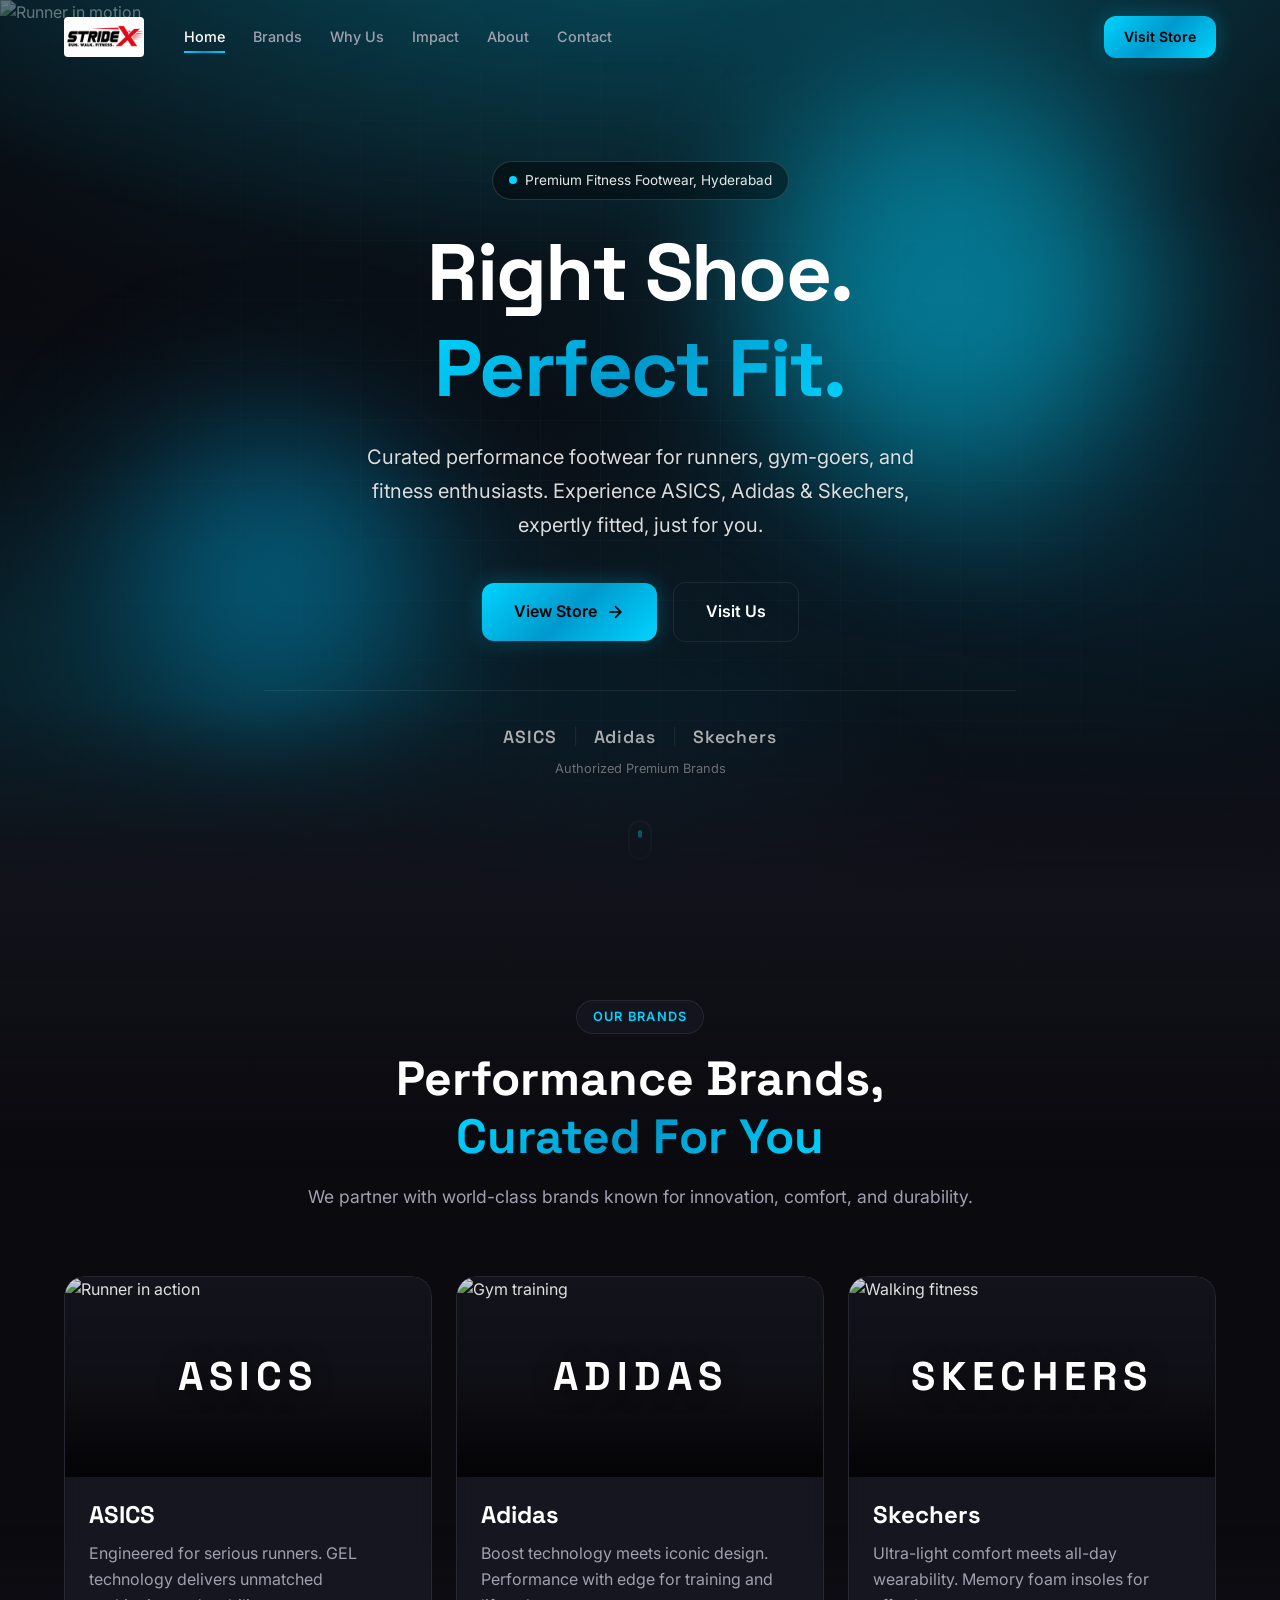
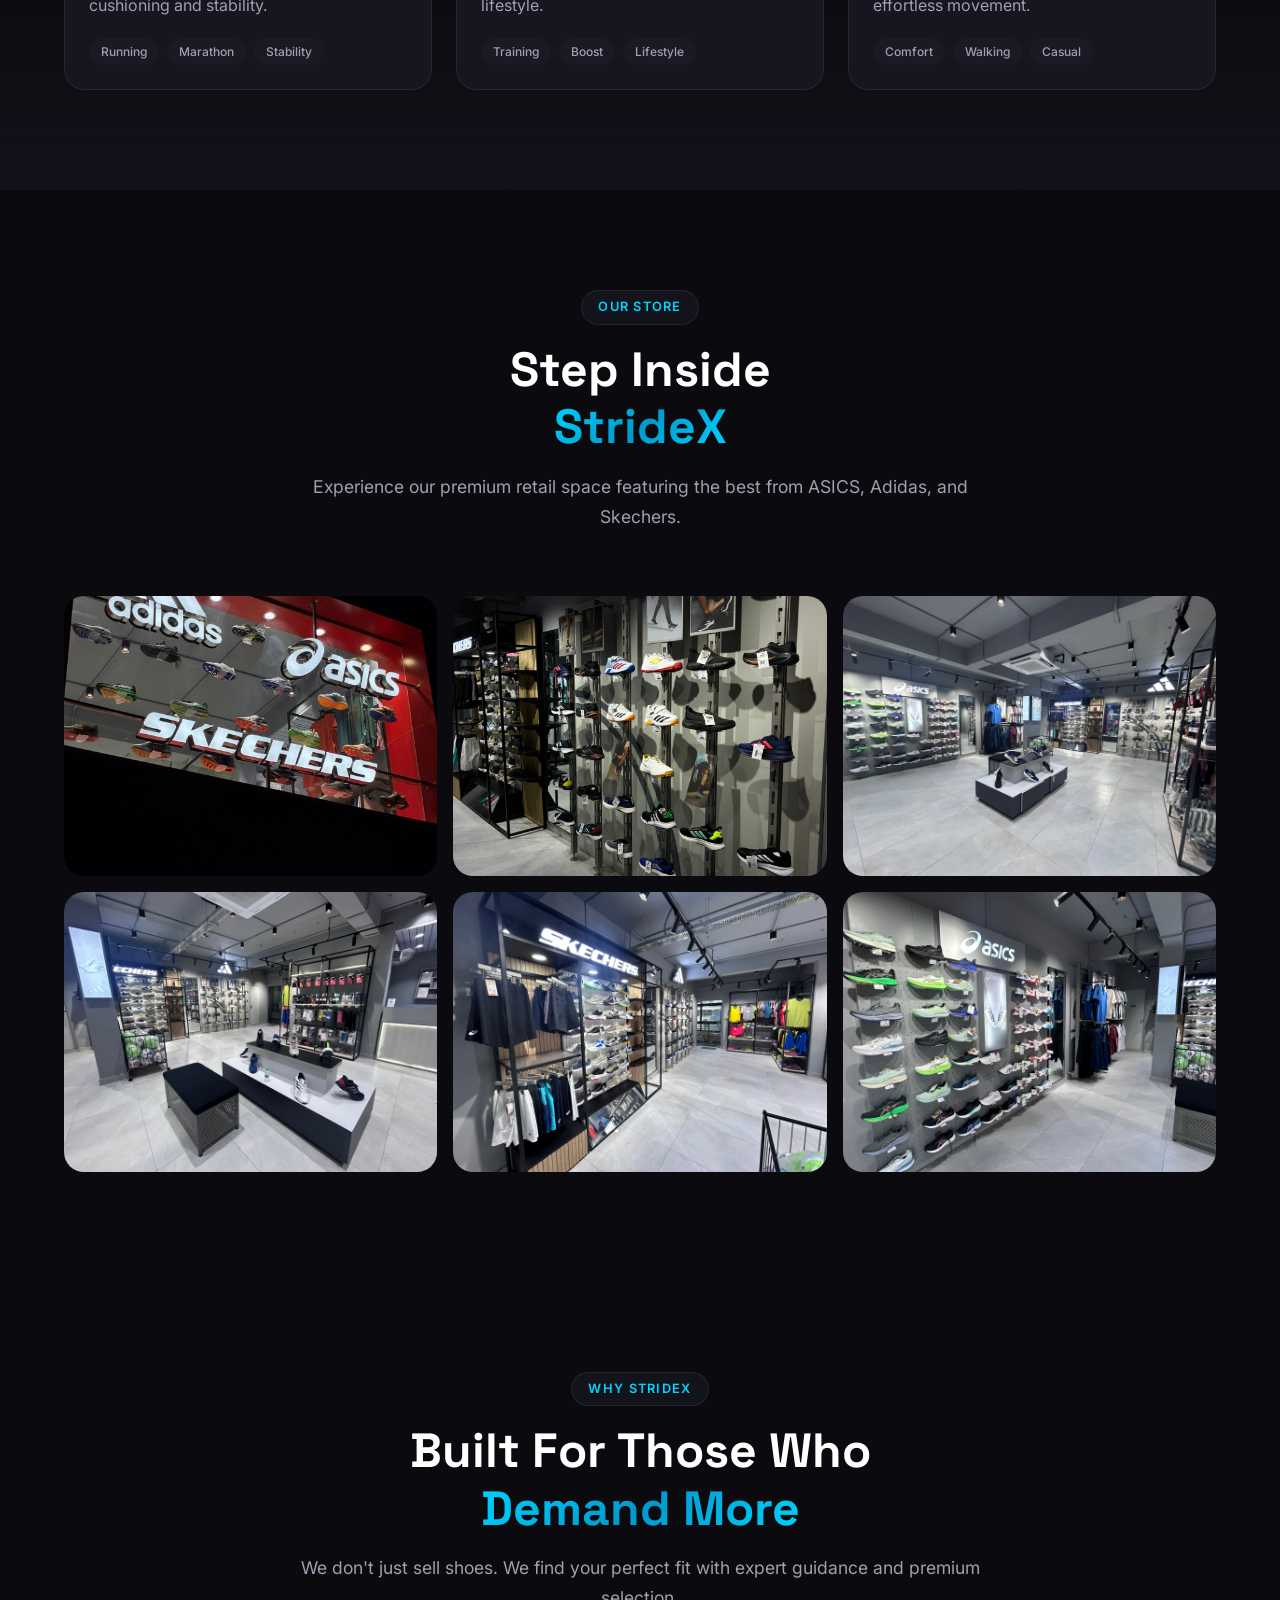
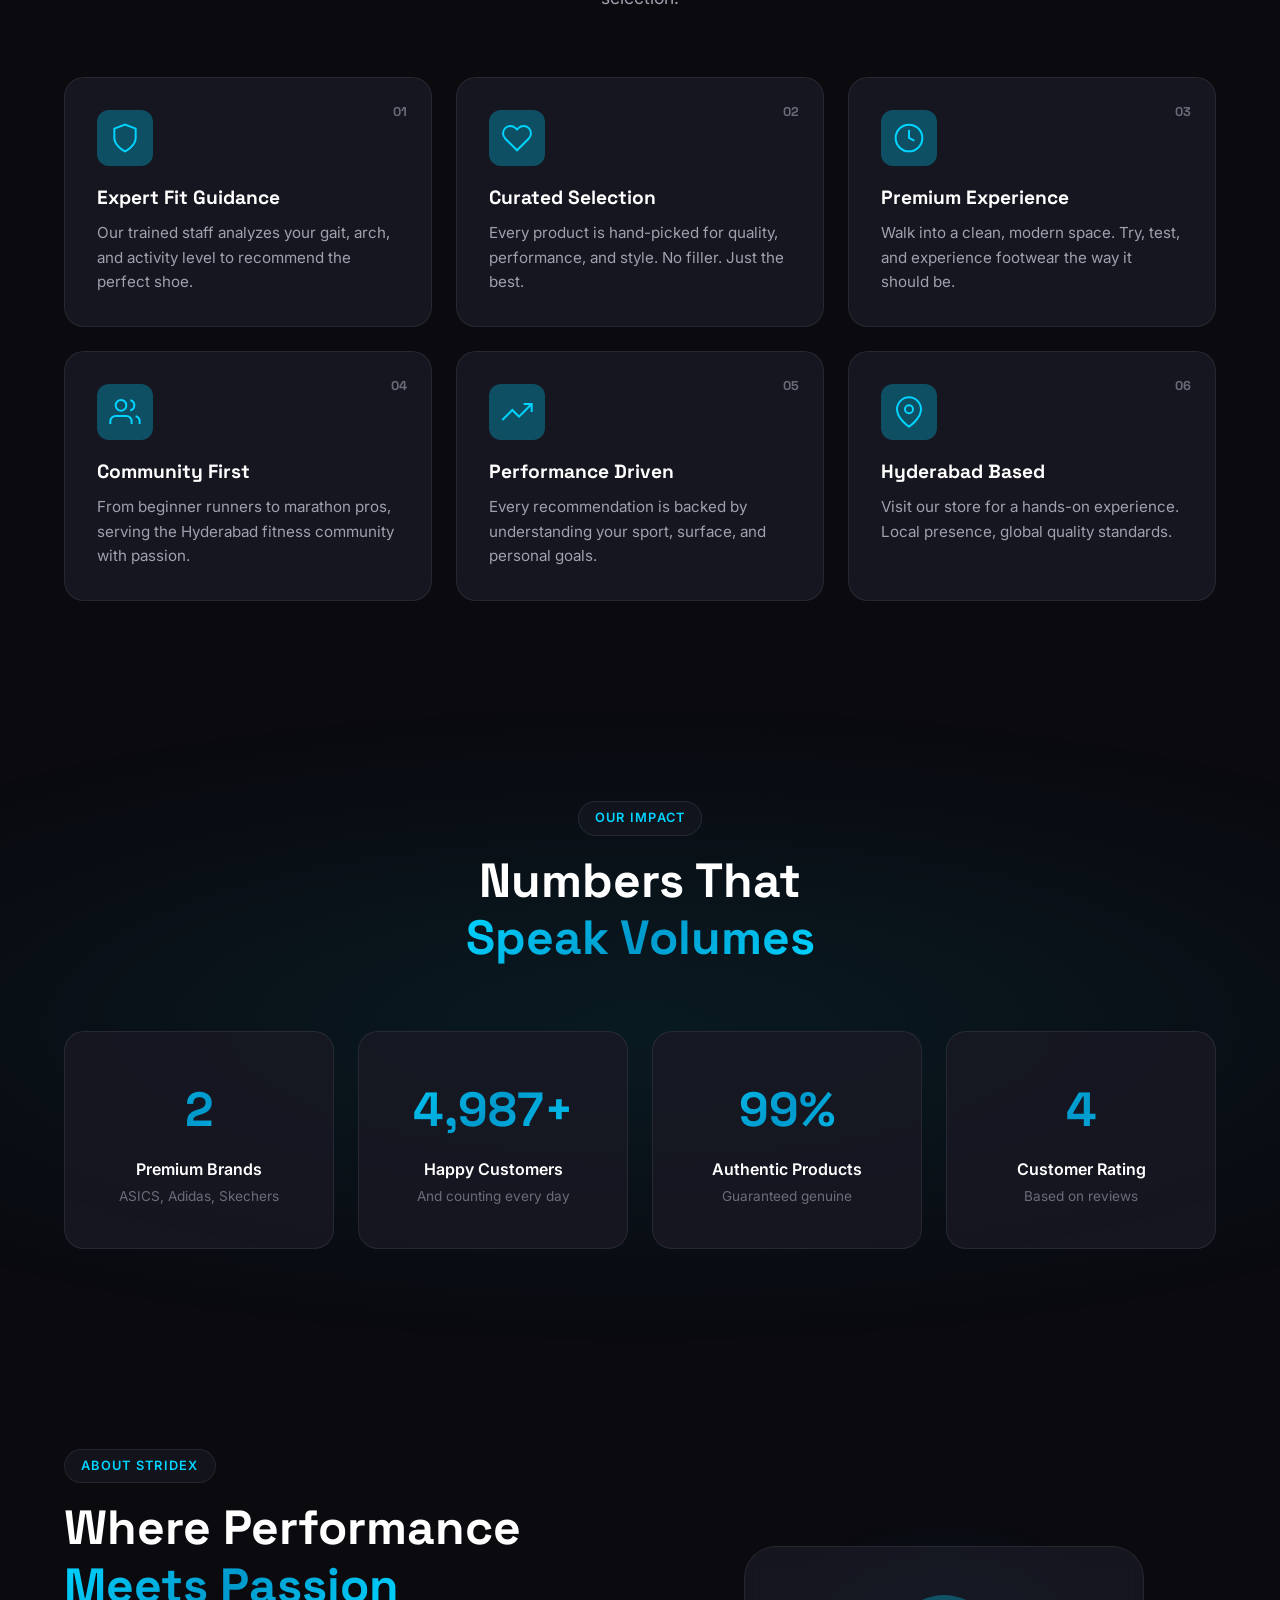
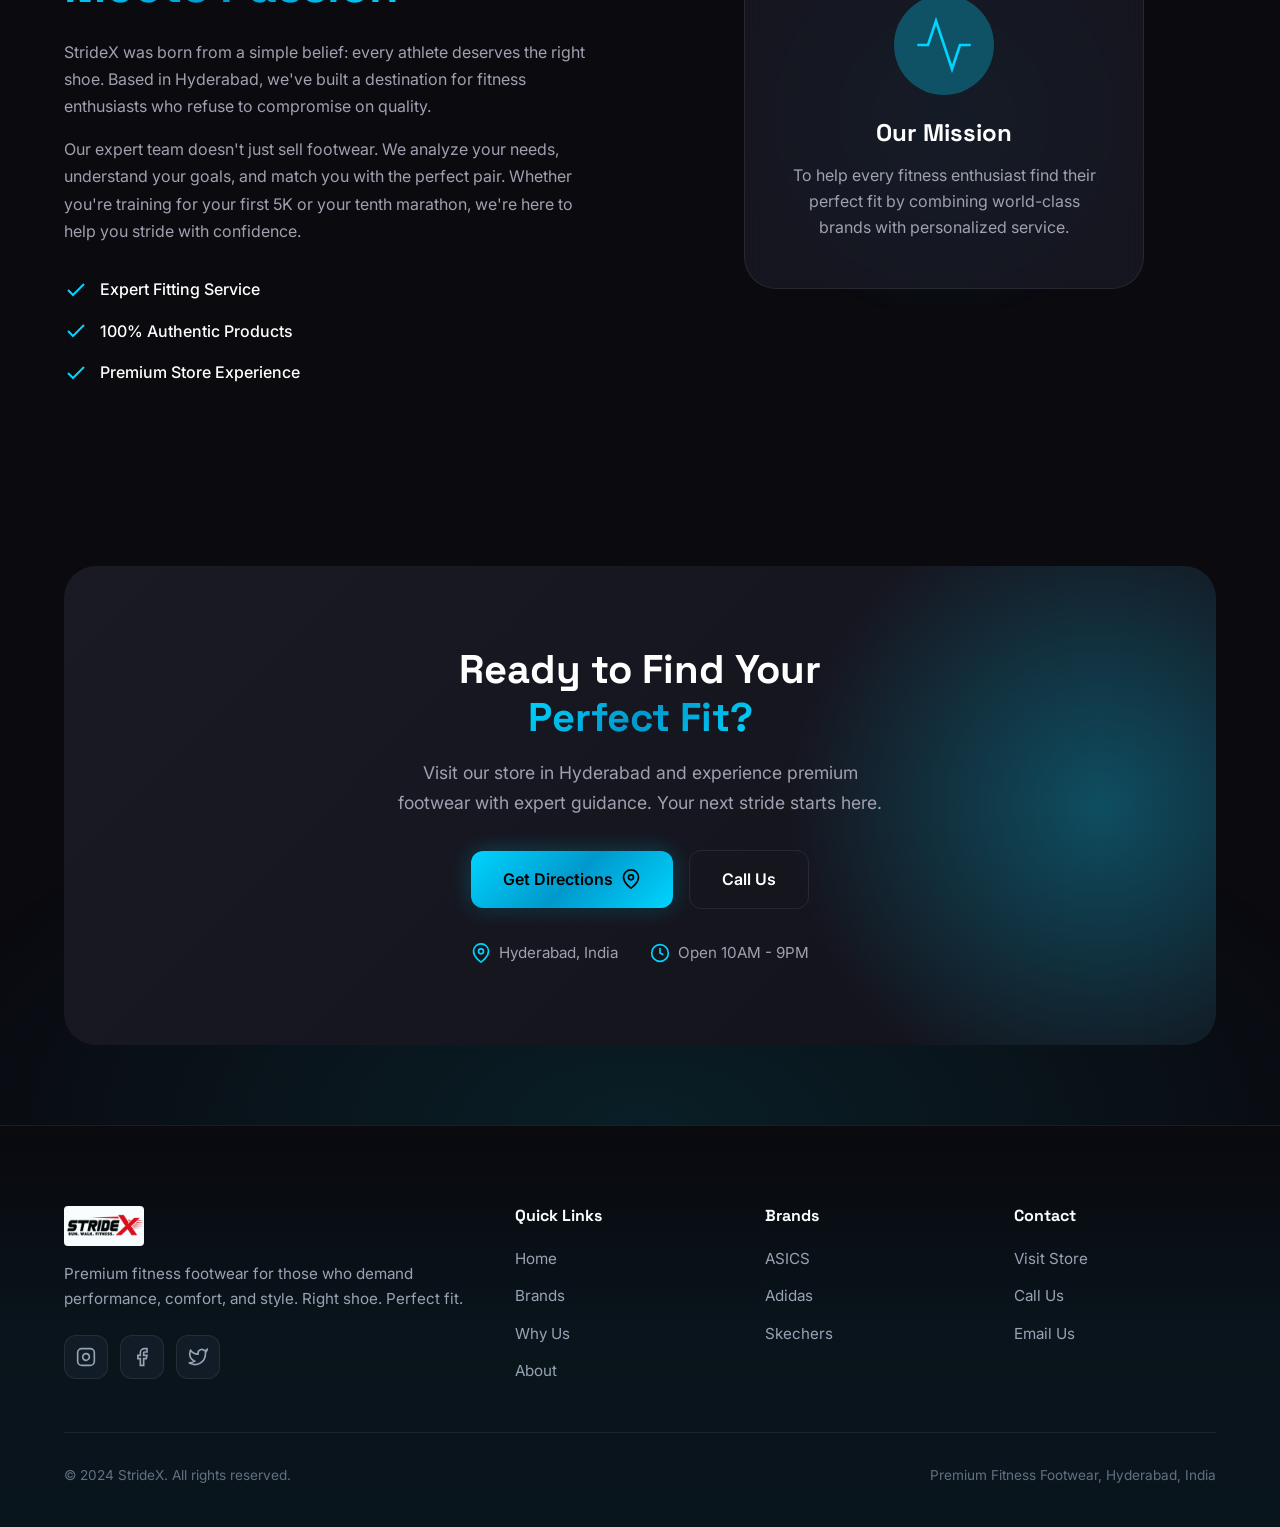
==== commit 3a4d81dd: "Remove theme toggle - keep dark theme only - Removed theme toggle button from navbar (HTML) - Remove" ====
--- a/index.html
+++ b/index.html
@@ -23,10 +23,6 @@
                 <li><a href="#cta" class="nav-link">Contact</a></li>
             </ul>
             <div class="nav-actions">
-                <button class="theme-toggle" id="themeToggle" aria-label="Toggle theme">
-                    <svg class="icon-sun" width="20" height="20" viewBox="0 0 24 24" fill="none" stroke="currentColor" stroke-width="2"><circle cx="12" cy="12" r="5"></circle><line x1="12" y1="1" x2="12" y2="3"></line><line x1="12" y1="21" x2="12" y2="23"></line><line x1="4.22" y1="4.22" x2="5.64" y2="5.64"></line><line x1="18.36" y1="18.36" x2="19.78" y2="19.78"></line><line x1="1" y1="12" x2="3" y2="12"></line><line x1="21" y1="12" x2="23" y2="12"></line><line x1="4.22" y1="19.78" x2="5.64" y2="18.36"></line><line x1="18.36" y1="5.64" x2="19.78" y2="4.22"></line></svg>
-                    <svg class="icon-moon" width="20" height="20" viewBox="0 0 24 24" fill="none" stroke="currentColor" stroke-width="2"><path d="M21 12.79A9 9 0 1 1 11.21 3 7 7 0 0 0 21 12.79z"></path></svg>
-                </button>
                 <a href="#cta" class="btn btn-primary btn-nav">Visit Store</a>
                 <button class="hamburger" id="hamburger" aria-label="Toggle menu"><span></span><span></span><span></span></button>
             </div>
--- a/styles.css
+++ b/styles.css
@@ -37,28 +37,6 @@
     --radius-xl: 32px;
 }
 
-[data-theme="light"] {
-    --bg-primary: #f8f9fc;
-    --bg-secondary: #ffffff;
-    --bg-tertiary: #f0f2f5;
-    --bg-card: rgba(255, 255, 255, 0.9);
-    --bg-glass: rgba(255, 255, 255, 0.7);
-    
-    --text-primary: #0a0a0f;
-    --text-secondary: #4a4a5a;
-    --text-tertiary: #8a8a9a;
-    
-    --accent-primary: #0088cc;
-    --accent-secondary: #006699;
-    --accent-glow: rgba(0, 136, 204, 0.2);
-    
-    --border-color: rgba(0, 0, 0, 0.08);
-    --border-hover: rgba(0, 0, 0, 0.15);
-    
-    --shadow-sm: 0 2px 8px rgba(0, 0, 0, 0.08);
-    --shadow-md: 0 8px 32px rgba(0, 0, 0, 0.1);
-    --shadow-lg: 0 16px 64px rgba(0, 0, 0, 0.15);
-}
 
 /* ===== Reset & Base ===== */
 *, *::before, *::after {
@@ -95,12 +73,6 @@
     z-index: -1;
 }
 
-[data-theme="light"] body::before {
-    background: 
-        radial-gradient(ellipse 100% 100% at 50% 0%, rgba(0, 136, 204, 0.08), transparent 50%),
-        radial-gradient(ellipse 80% 80% at 80% 50%, rgba(0, 102, 153, 0.05), transparent 50%),
-        radial-gradient(ellipse 60% 60% at 20% 80%, rgba(0, 136, 204, 0.05), transparent 50%);
-}
 
 a {
     text-decoration: none;
@@ -284,38 +256,6 @@
     gap: 16px;
 }
 
-.theme-toggle {
-    display: flex;
-    align-items: center;
-    justify-content: center;
-    width: 44px;
-    height: 44px;
-    background: var(--bg-glass);
-    border: 1px solid var(--border-color);
-    border-radius: var(--radius-md);
-    cursor: pointer;
-    color: var(--text-primary);
-    transition: all var(--transition-base);
-}
-
-.theme-toggle:hover {
-    background: var(--bg-tertiary);
-    border-color: var(--border-hover);
-    transform: scale(1.05);
-}
-
-.icon-sun,
-.icon-moon {
-    transition: opacity var(--transition-base), transform var(--transition-base);
-}
-
-[data-theme="dark"] .icon-sun {
-    display: none;
-}
-
-[data-theme="light"] .icon-moon {
-    display: none;
-}
 
 .btn-nav {
     padding: 10px 20px;
@@ -459,11 +399,11 @@
     align-items: center;
     gap: 8px;
     padding: 8px 16px;
-    background: var(--bg-glass);
-    border: 1px solid var(--border-color);
+    background: rgba(0, 0, 0, 0.4);
+    border: 1px solid rgba(255, 255, 255, 0.15);
     border-radius: 100px;
     font-size: 0.85rem;
-    color: var(--text-secondary);
+    color: rgba(255, 255, 255, 0.9);
     margin-bottom: 24px;
     backdrop-filter: blur(10px);
 }
@@ -490,10 +430,11 @@
 
 .hero-subtitle {
     font-size: clamp(1rem, 2vw, 1.25rem);
-    color: var(--text-secondary);
+    color: rgba(255, 255, 255, 0.85);
     max-width: 600px;
     margin: 0 auto 40px;
     line-height: 1.7;
+    text-shadow: 0 1px 2px rgba(0, 0, 0, 0.3);
 }
 
 .hero-actions {
@@ -522,8 +463,9 @@
     font-family: var(--font-display);
     font-size: 1.1rem;
     font-weight: 600;
-    color: var(--text-secondary);
+    color: rgba(255, 255, 255, 0.8);
     letter-spacing: 0.05em;
+    text-shadow: 0 1px 2px rgba(0, 0, 0, 0.3);
 }
 
 .trust-divider {
@@ -532,7 +474,8 @@
 
 .trust-label {
     font-size: 0.8rem;
-    color: var(--text-tertiary);
+    color: rgba(255, 255, 255, 0.6);
+    text-shadow: 0 1px 2px rgba(0, 0, 0, 0.3);
 }
 
 .hero-scroll {
@@ -754,14 +697,6 @@
 .gallery-section {
     background: transparent;
     position: relative;
-}
-
-.gallery-section::before {
-    content: '';
-    position: absolute;
-    inset: 0;
-    background: linear-gradient(180deg, var(--bg-secondary) 0%, transparent 30%, transparent 70%, var(--bg-secondary) 100%);
-    pointer-events: none;
 }
 
 .gallery-grid {
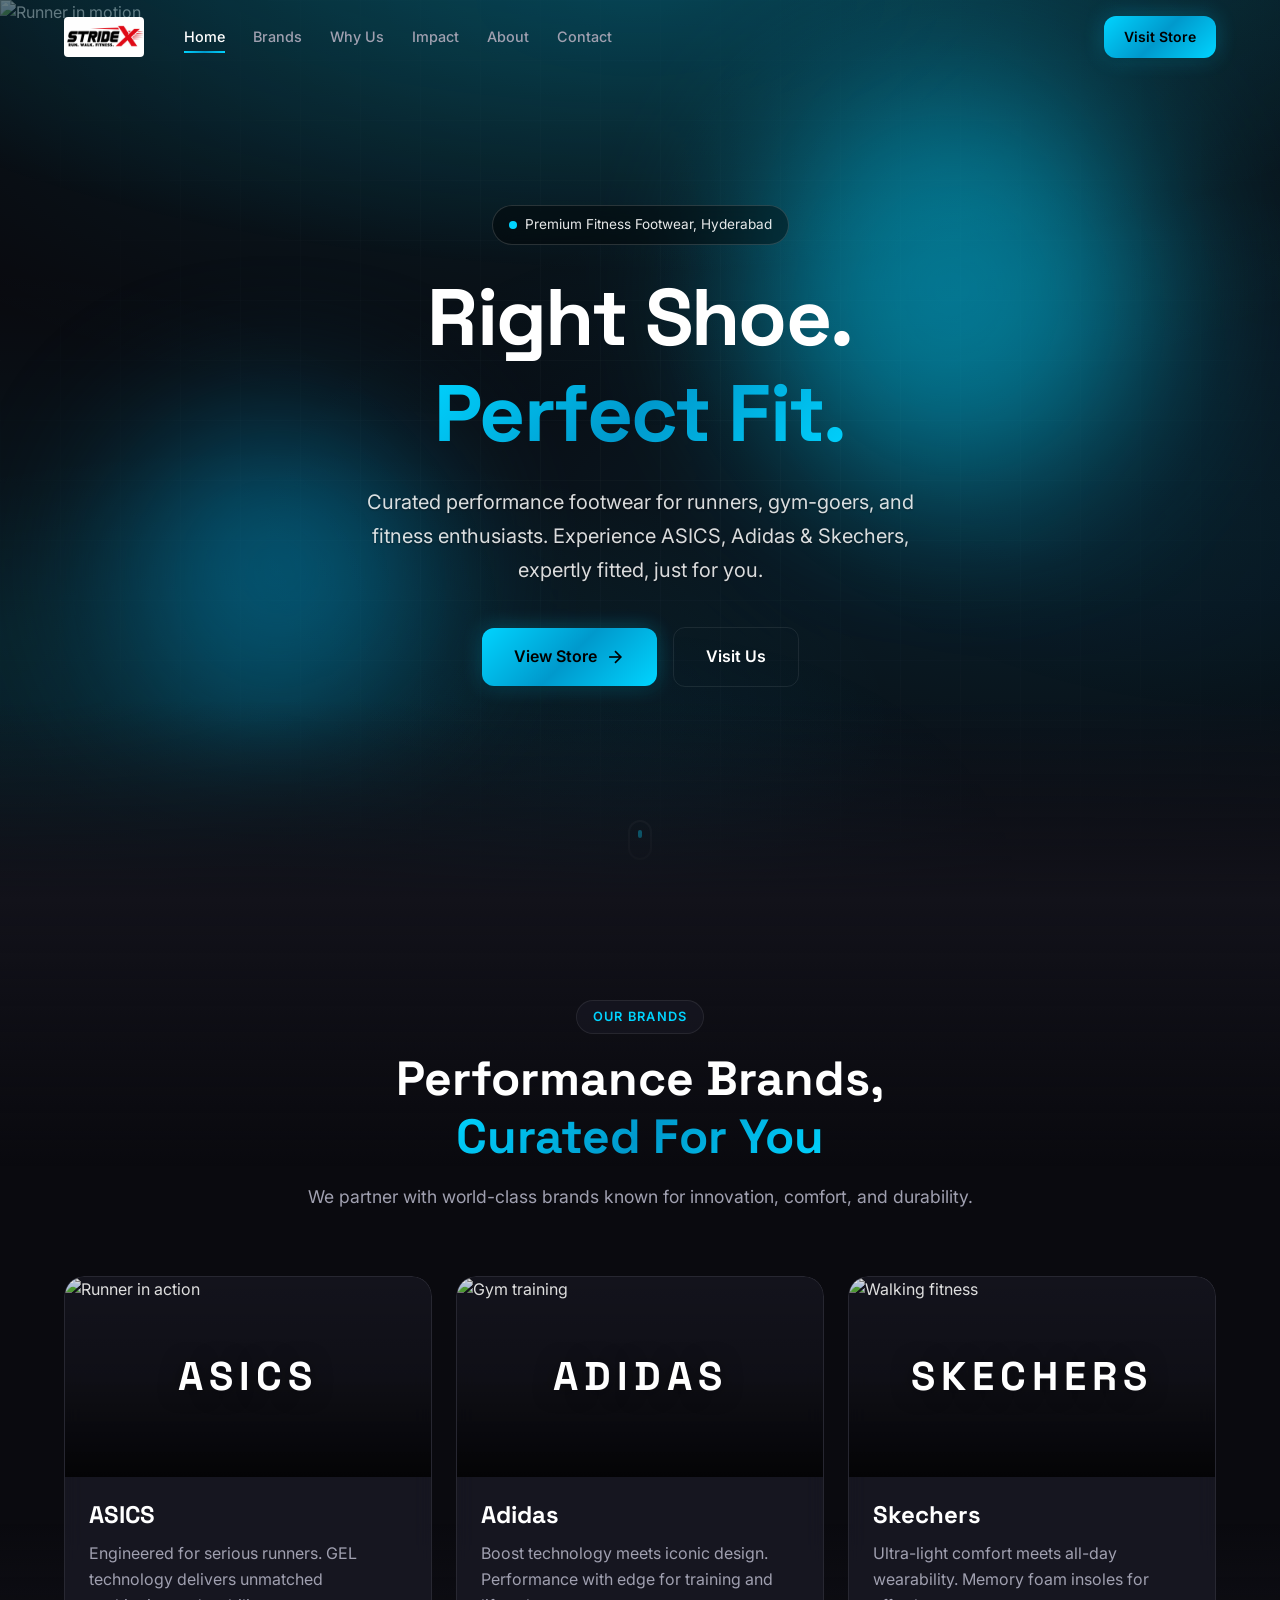
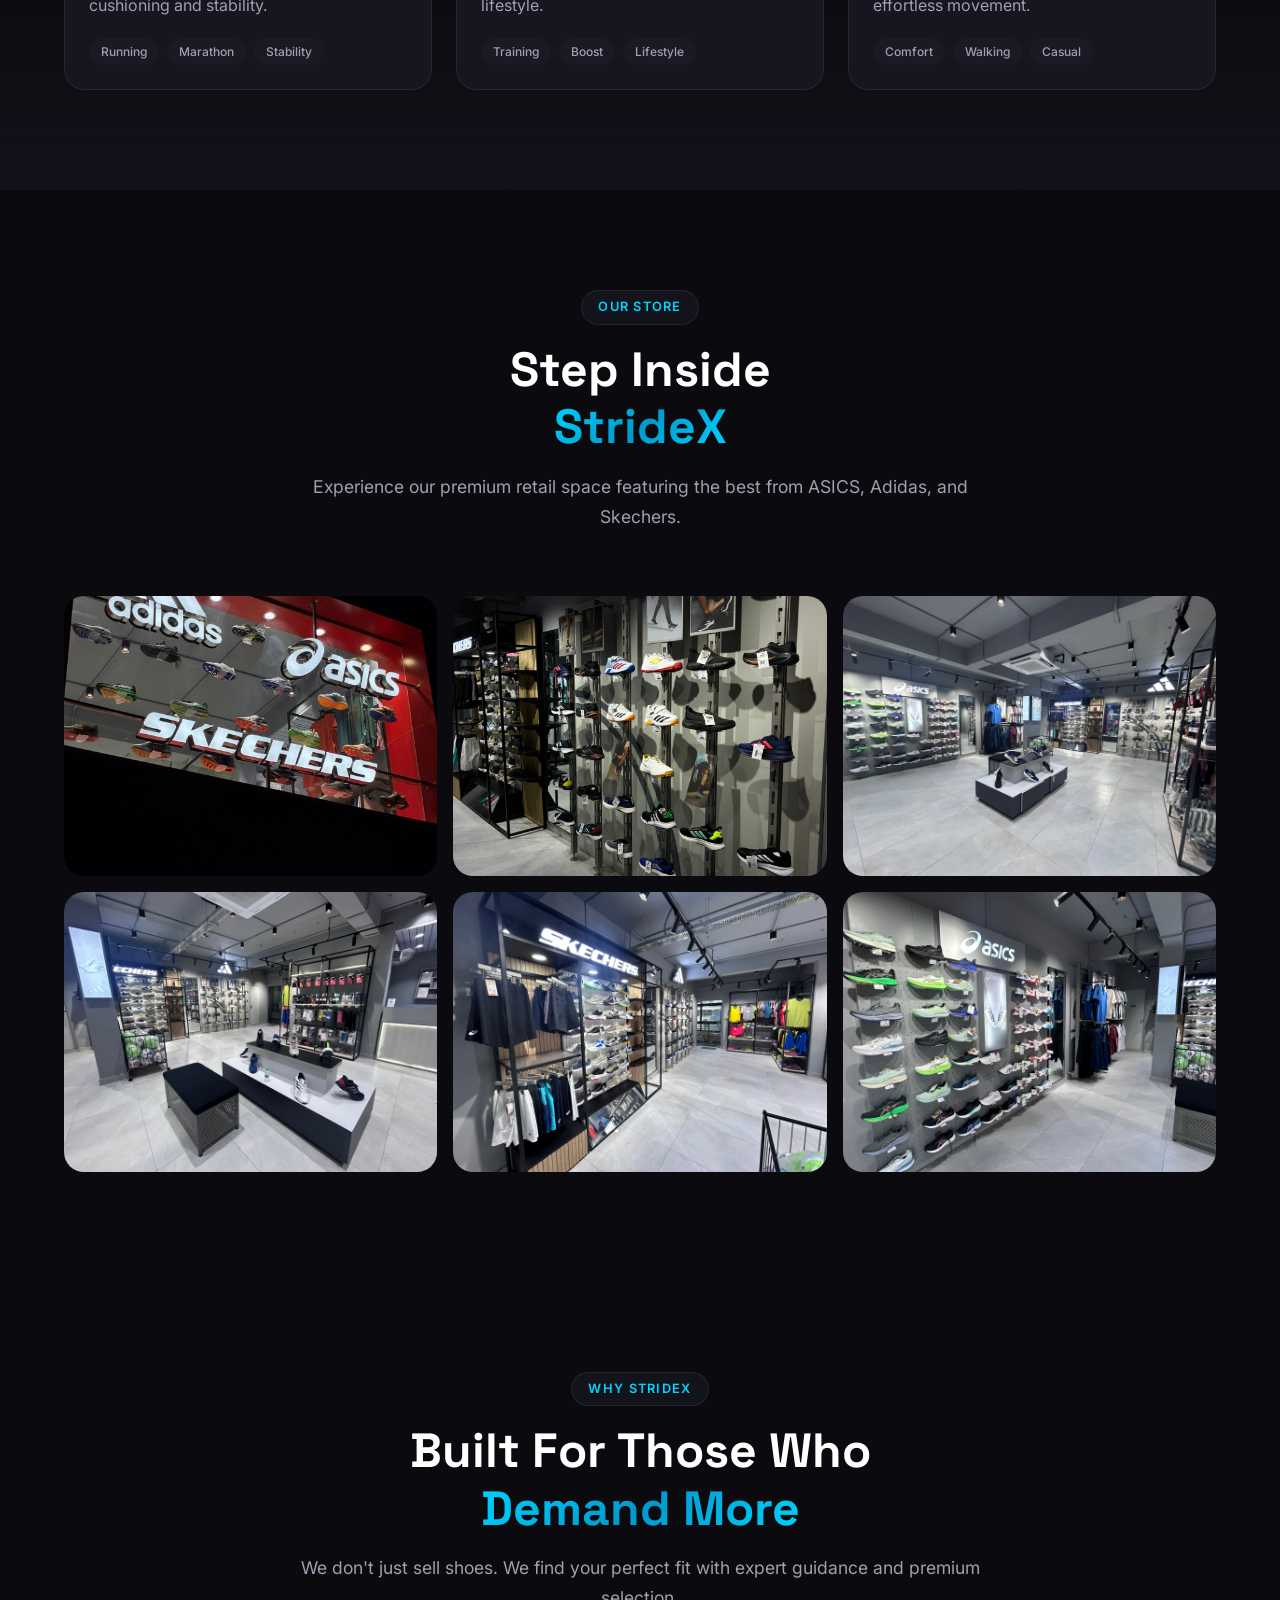
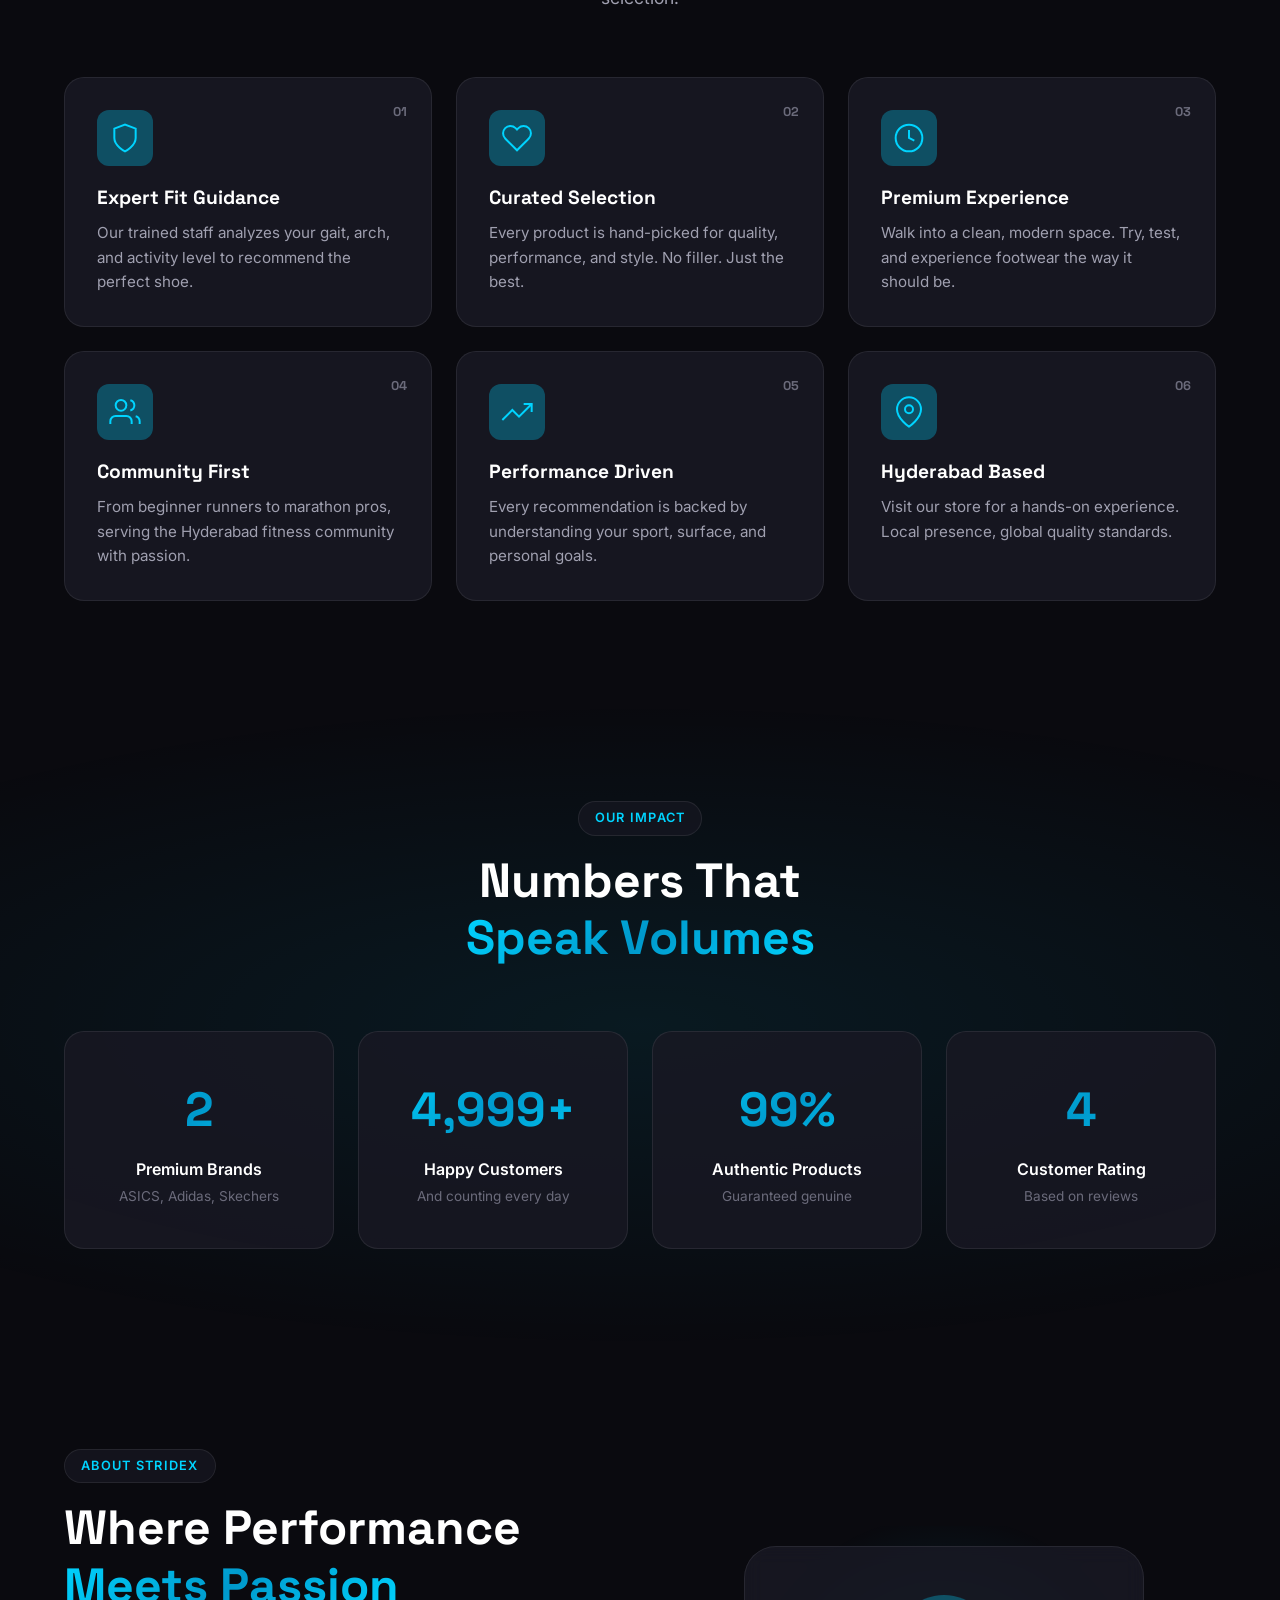
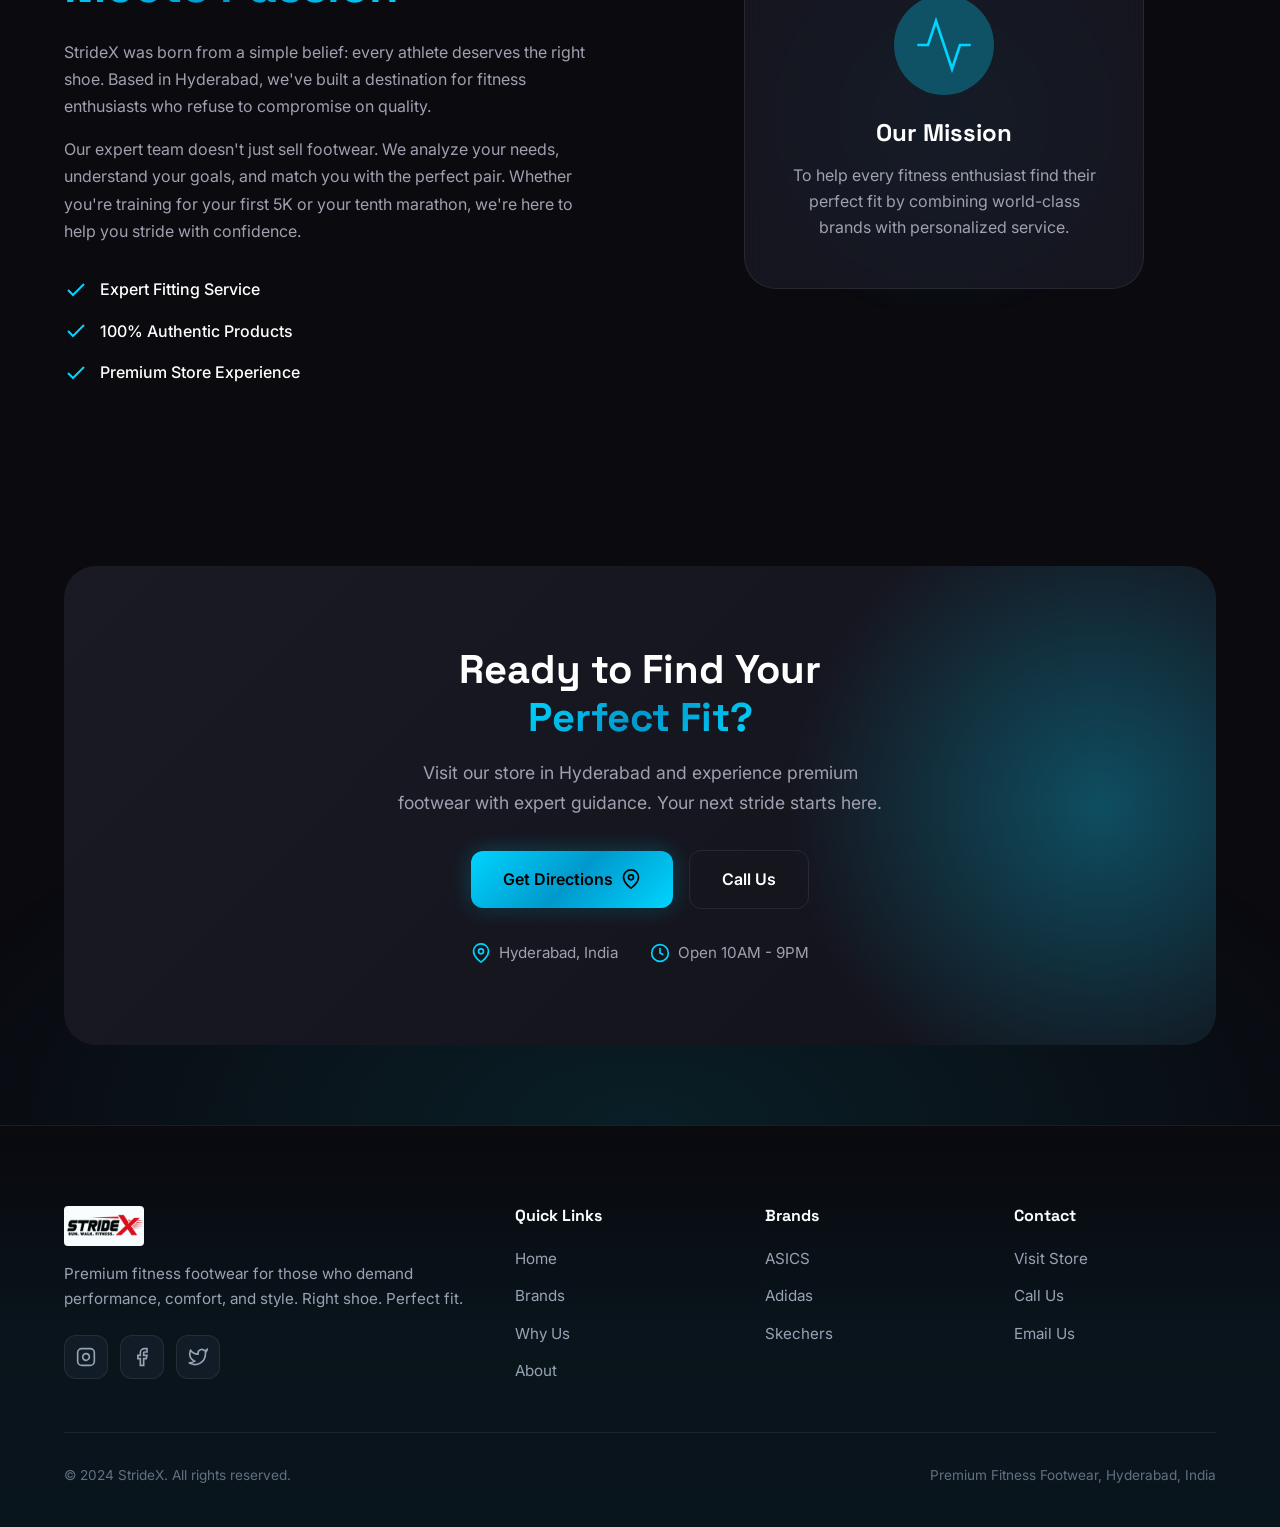
==== commit 31d7d3c6: "Remove trust section from hero - Removed ASICS | Adidas | Skechers brand logos - Removed 'Authorized" ====
--- a/index.html
+++ b/index.html
@@ -47,10 +47,6 @@
                 <a href="#gallery" class="btn btn-primary btn-lg">View Store <svg width="20" height="20" viewBox="0 0 24 24" fill="none" stroke="currentColor" stroke-width="2"><line x1="5" y1="12" x2="19" y2="12"></line><polyline points="12 5 19 12 12 19"></polyline></svg></a>
                 <a href="#cta" class="btn btn-ghost btn-lg">Visit Us</a>
             </div>
-            <div class="hero-trust reveal">
-                <div class="trust-logos"><span class="trust-item">ASICS</span><span class="trust-divider">|</span><span class="trust-item">Adidas</span><span class="trust-divider">|</span><span class="trust-item">Skechers</span></div>
-                <p class="trust-label">Authorized Premium Brands</p>
-            </div>
         </div>
         <div class="hero-scroll"><div class="scroll-indicator"><div class="scroll-dot"></div></div></div>
     </section>
